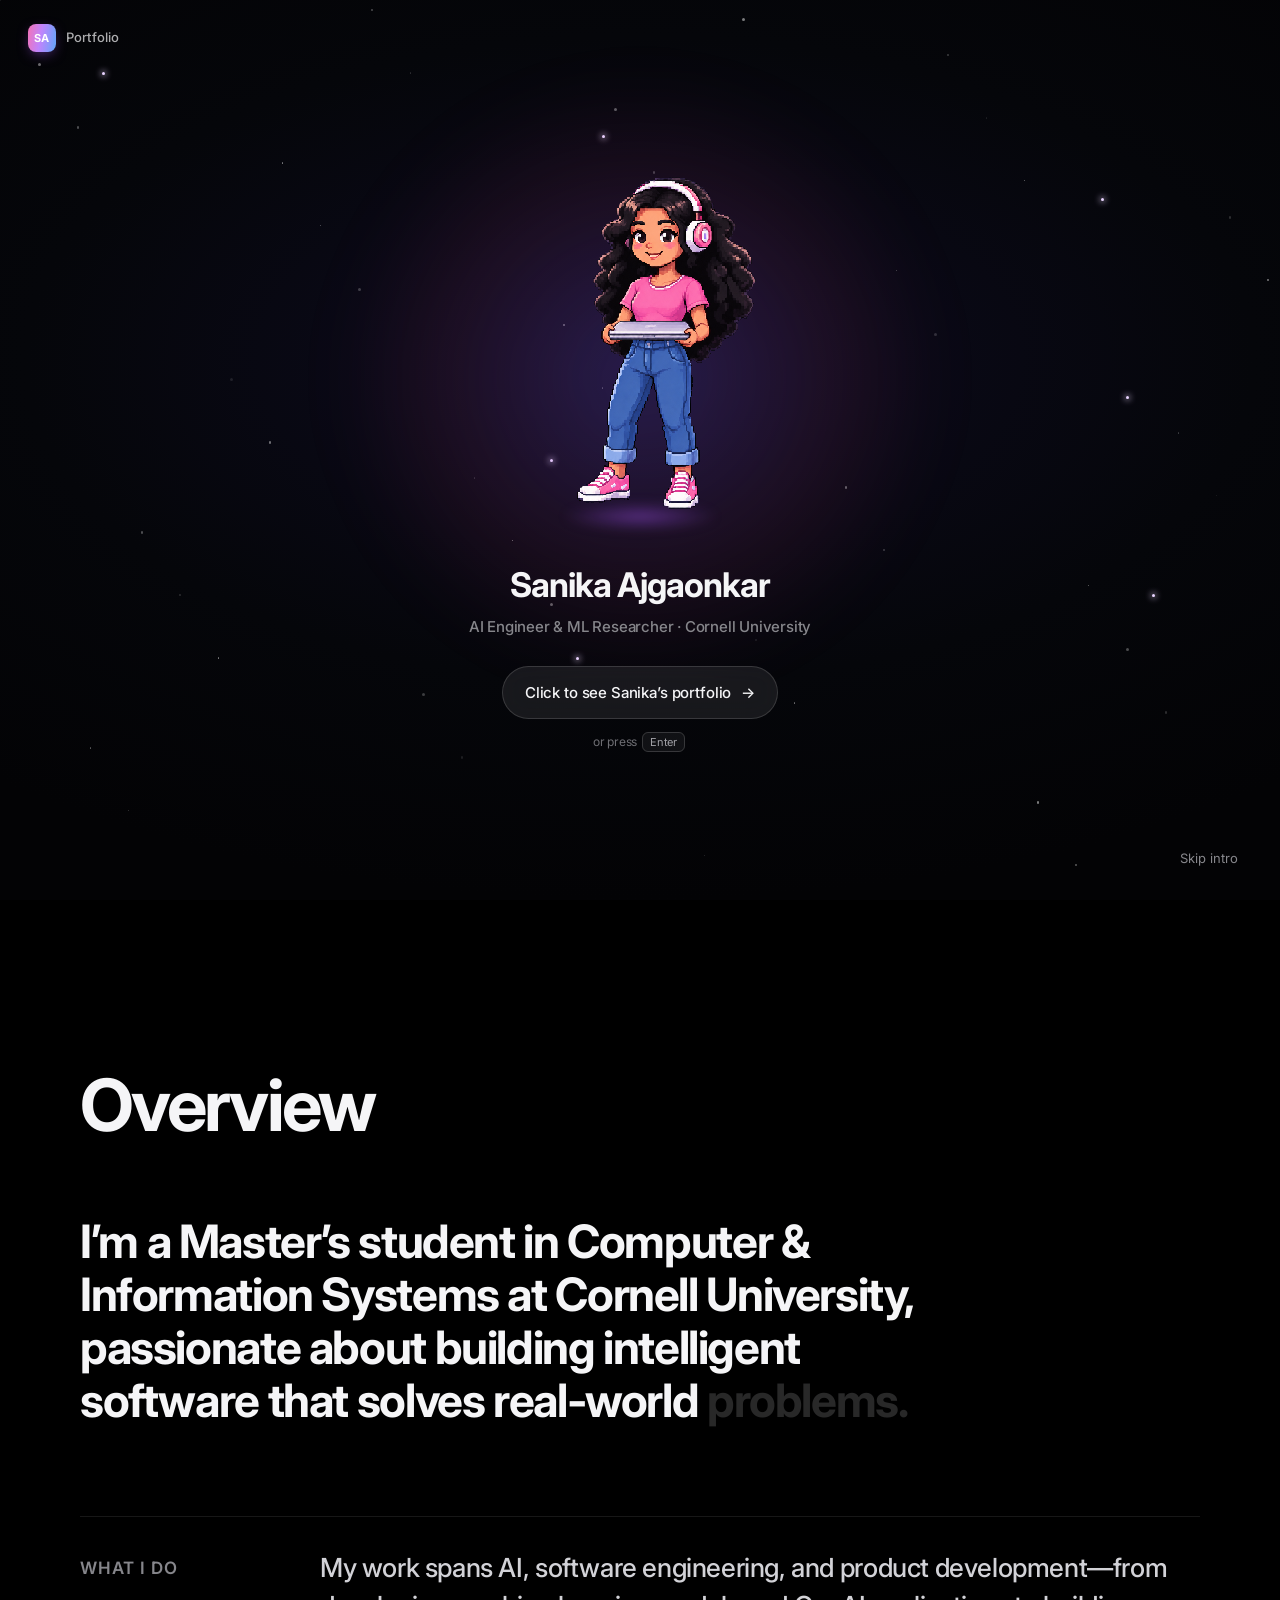
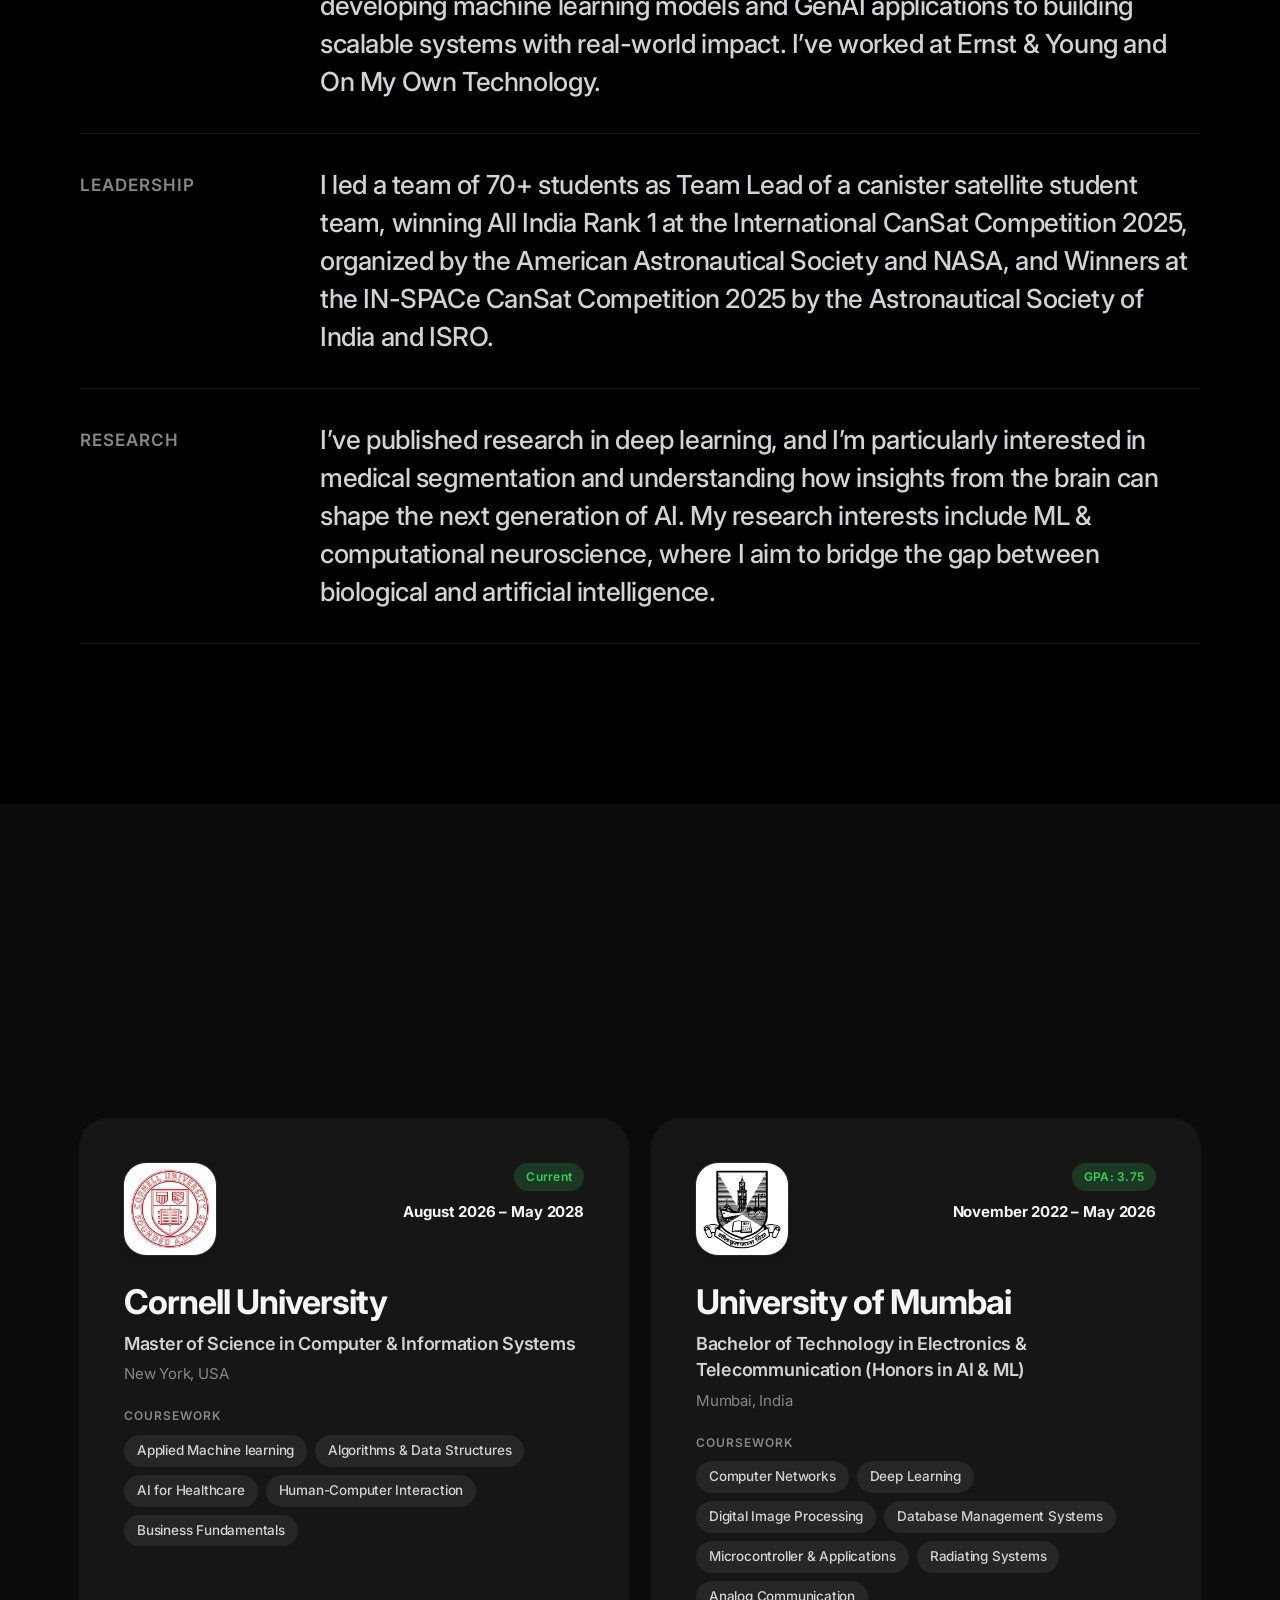
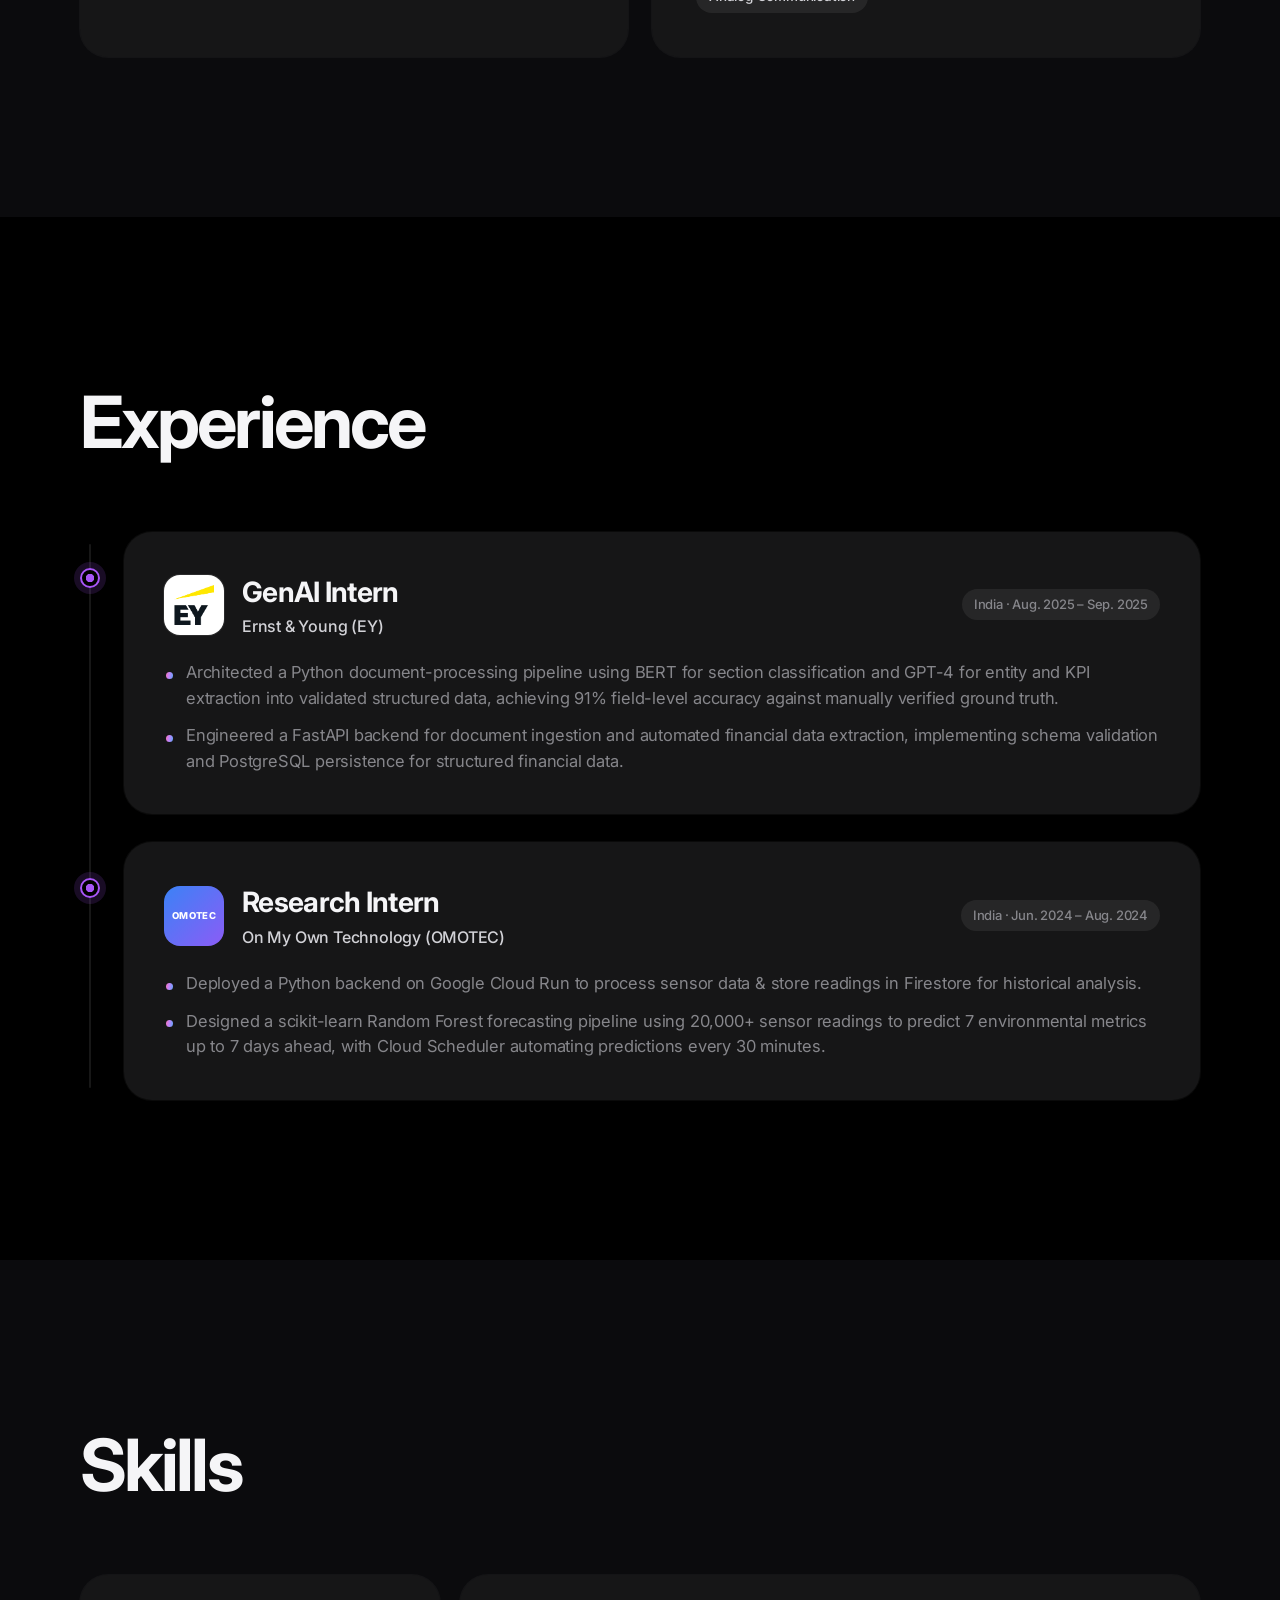
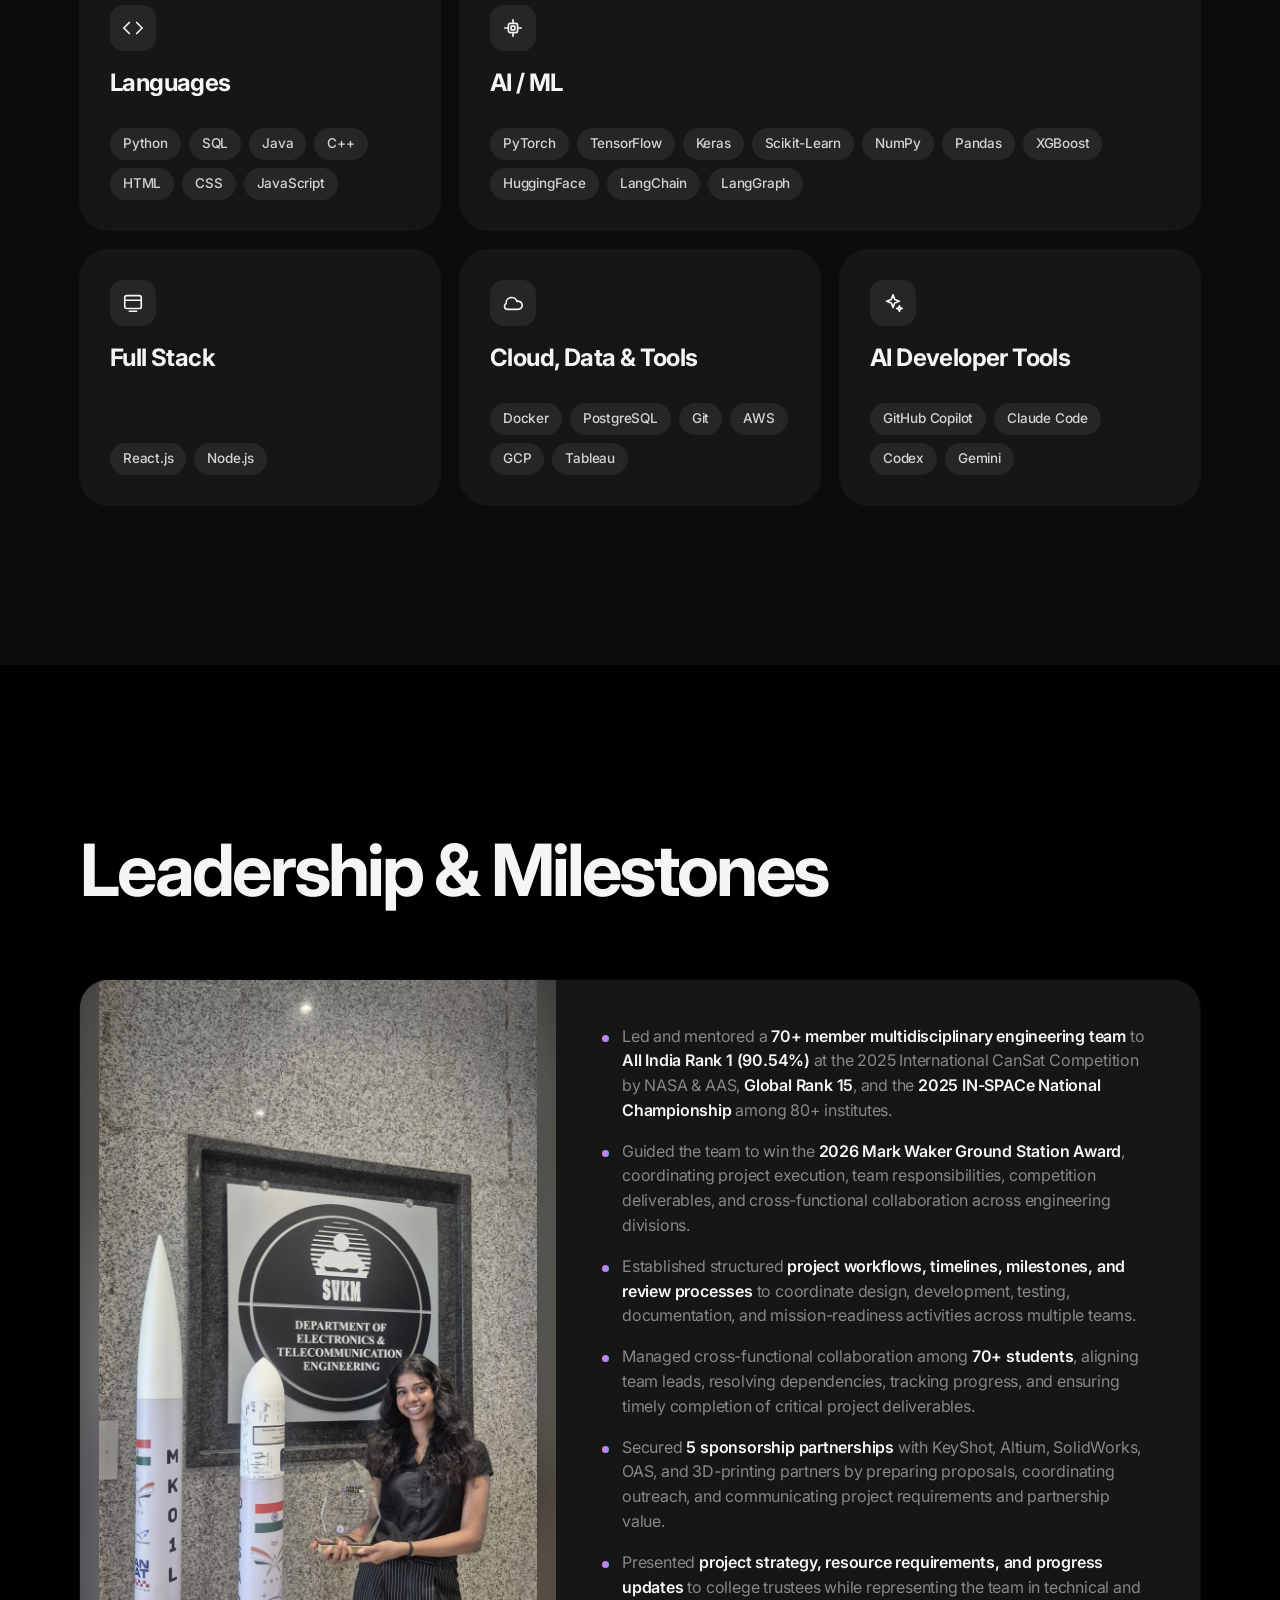
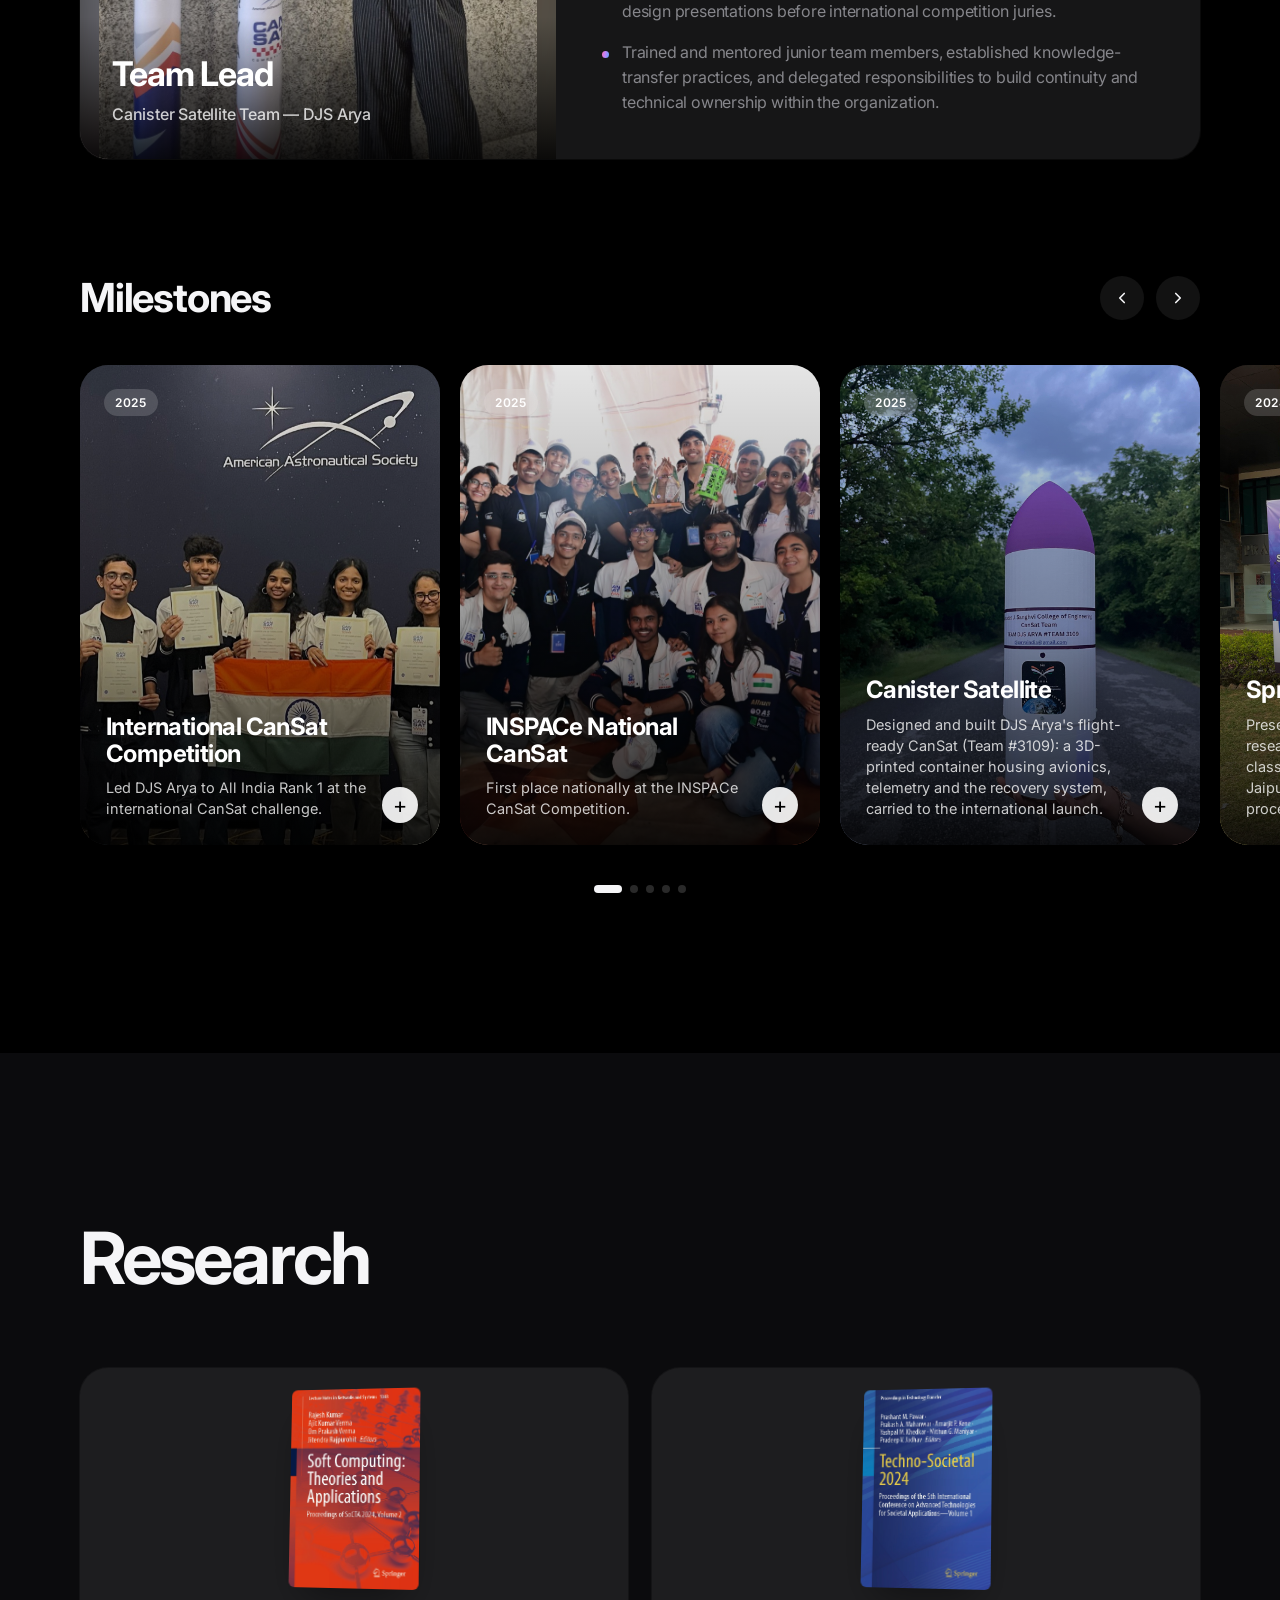
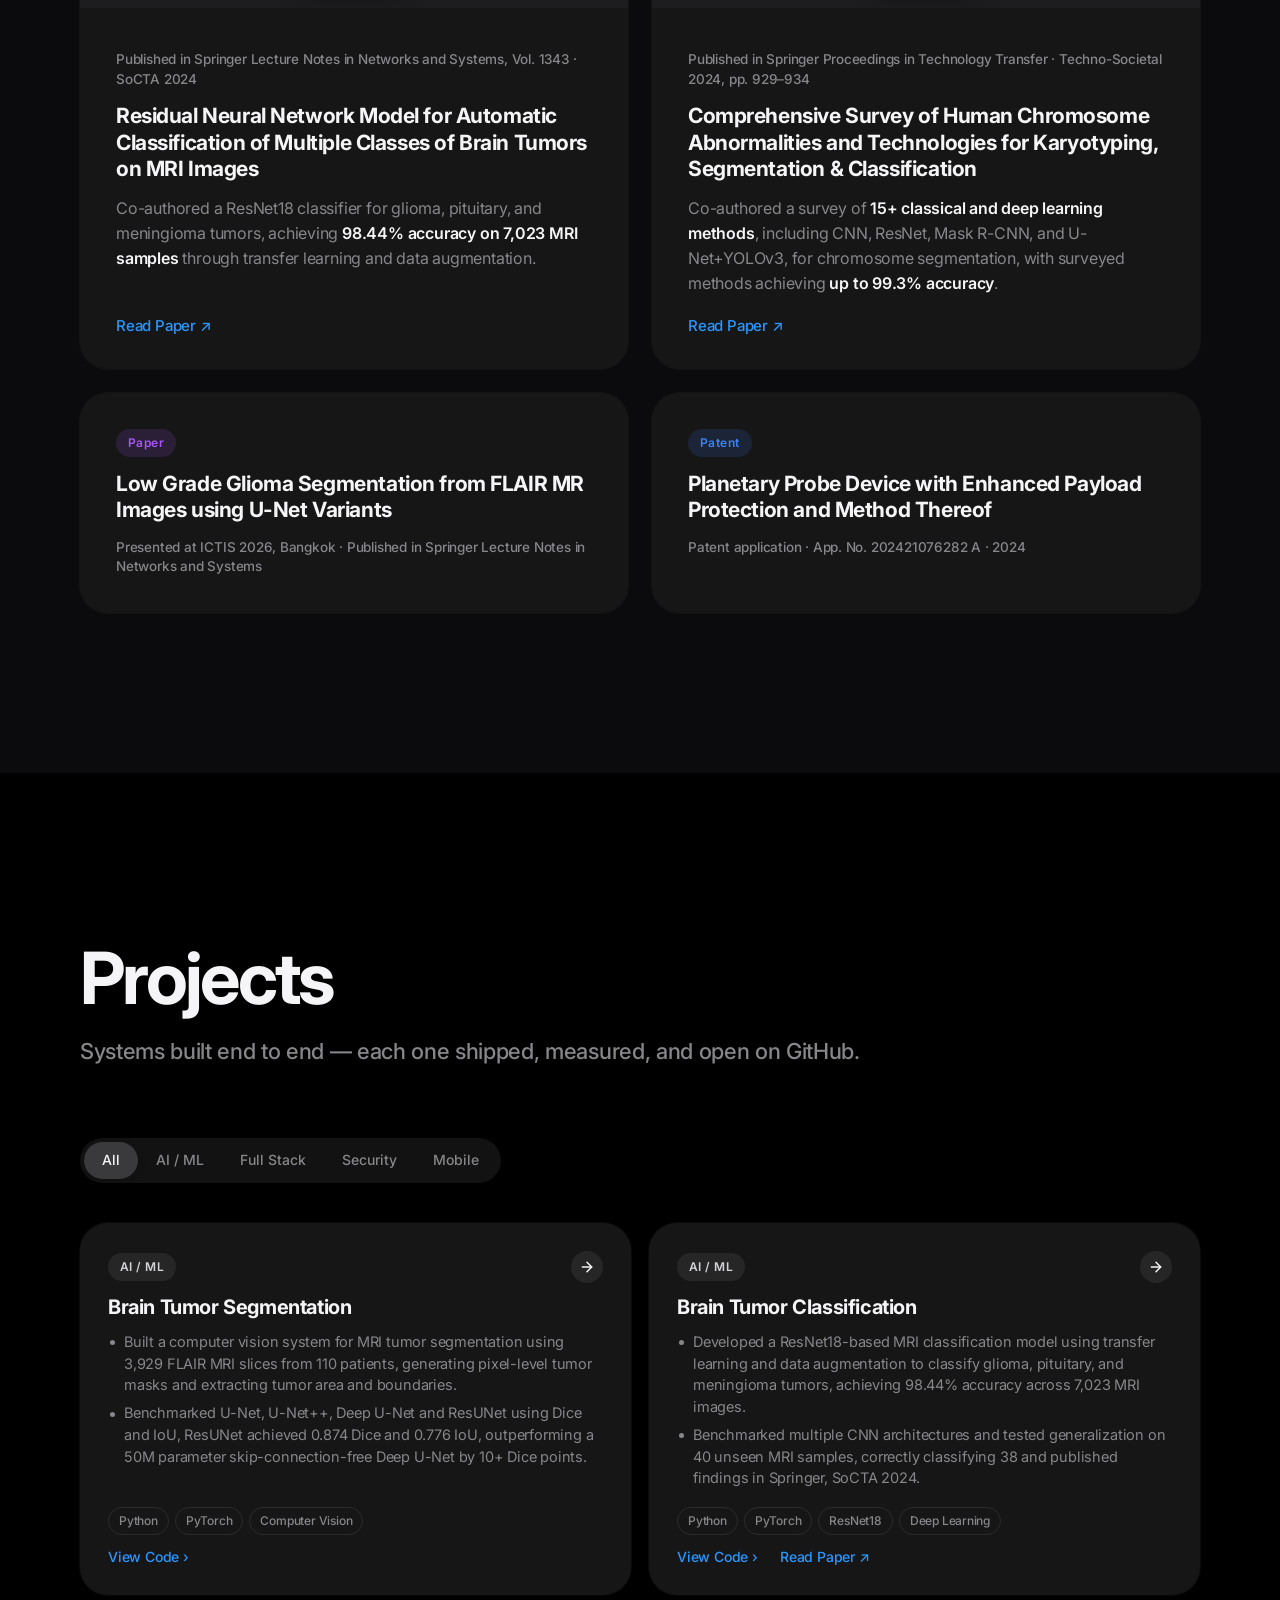
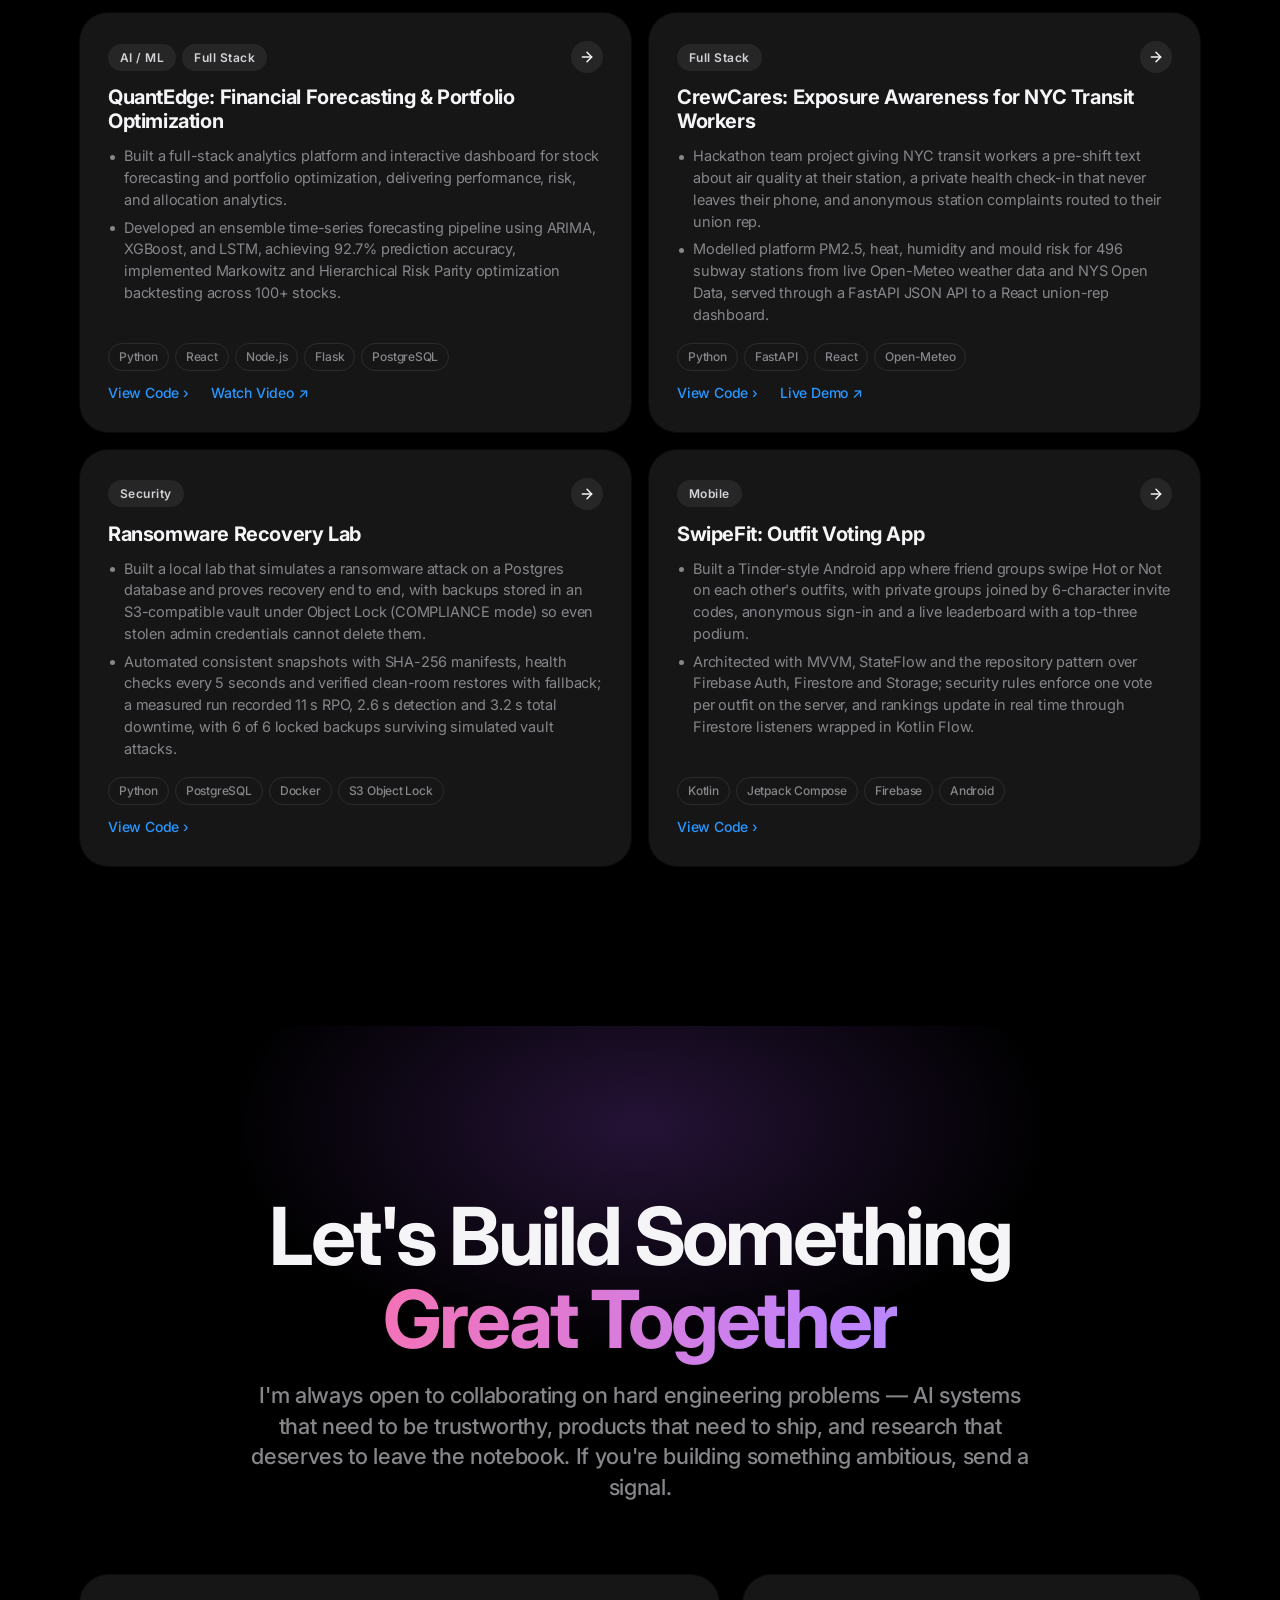
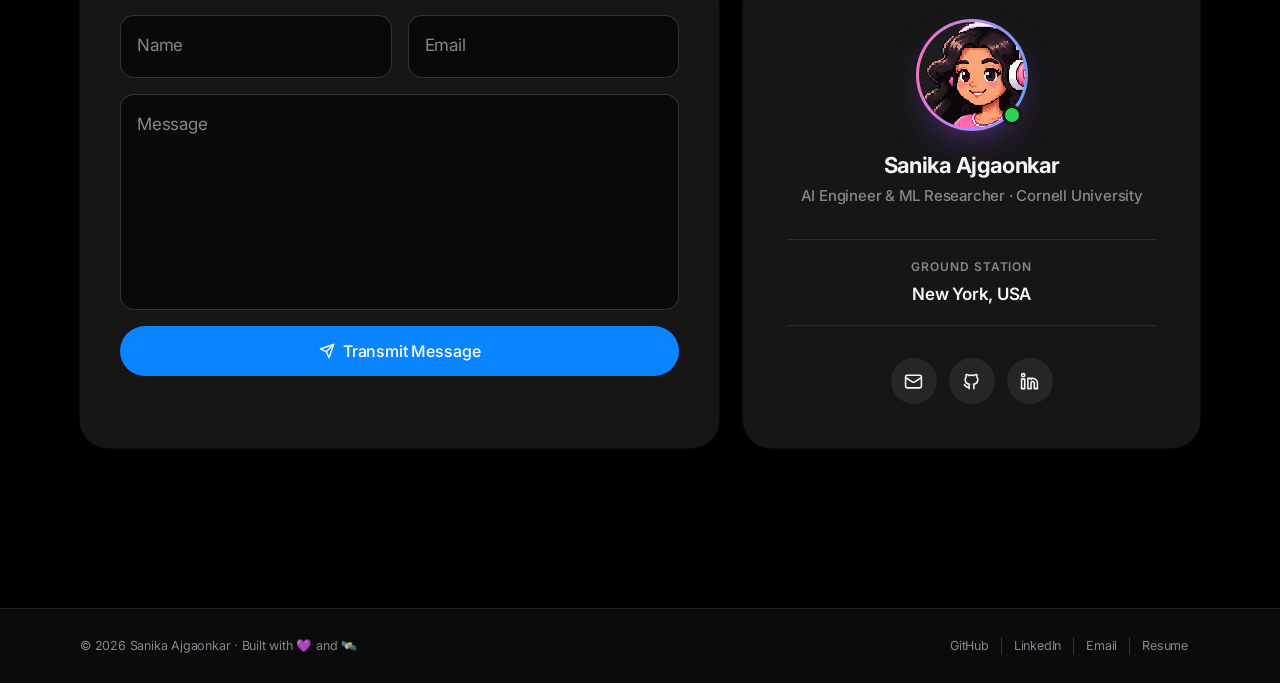
==== index.html @ 5424794f "Portfolio website Co-Authored-By: Claude Opus 5.5 <noreply@anthropic.com>" ====
<!DOCTYPE html>
<html lang="en" class="dark">
<head>
<meta charset="UTF-8" />
<meta name="viewport" content="width=device-width, initial-scale=1, viewport-fit=cover" />
<title>Sanika Ajgaonkar — AI Engineer &amp; ML Researcher</title>
<meta name="description" content="Portfolio of Sanika Ajgaonkar, incoming Cornell University MS-CIS student building intelligent systems across AI, software engineering and space technology." />
<meta property="og:title" content="Sanika Ajgaonkar — AI Engineer & ML Researcher" />
<meta property="og:description" content="Portfolio of Sanika Ajgaonkar, incoming Cornell University MS-CIS student building intelligent systems across AI, software engineering and space technology." />
<meta property="og:type" content="website" />
<meta name="twitter:card" content="summary_large_image" />
<meta name="theme-color" content="#000000" />
<link rel="icon" href="favicon.ico" type="image/x-icon" />
<link rel="preconnect" href="https://fonts.googleapis.com" />
<link rel="preconnect" href="https://fonts.gstatic.com" crossorigin />
<link rel="stylesheet" href="https://fonts.googleapis.com/css2?family=Inter:wght@400;500;600;700;800&family=Space+Grotesk:wght@600;700&family=JetBrains+Mono:wght@400;500&display=swap" />
<link rel="stylesheet" href="css/styles.css" />
<script>
  /* Apply theme + intro state before first paint to avoid flashes */
  (function () {
    try {
      var t = localStorage.getItem("sa-theme") || "dark";
      document.documentElement.classList.toggle("dark", t === "dark");
      document.documentElement.style.colorScheme = t;
      var seen = sessionStorage.getItem("sa-launched") === "2";
      document.documentElement.classList.add(seen ? "no-intro" : "has-intro");
    } catch (e) { document.documentElement.classList.add("no-intro"); }
  })();
</script>
</head>
<body>

<!-- ===================== Opening intro ===================== -->
<div id="pixel-intro">
  <div id="intro-stars" aria-hidden="true"></div>
  <div id="intro-sparkles" aria-hidden="true"></div>

  <div class="intro-glow" aria-hidden="true"></div>
  <div class="intro-brand" aria-hidden="true"><span class="brand-mark">SA</span><span>Portfolio</span></div>

  <div class="intro-inner">
    <button type="button" id="pixel-girl-btn" aria-label="Click to see Sanika’s portfolio">
      <span class="pg-floor-glow" aria-hidden="true"></span>
      <span class="intro-character" aria-hidden="true">
        <img class="pixel-girl-reference" src="assets/pixel-girl-laptop-transparent.png" alt="" width="1024" height="1536" />
        <span class="intro-laptop-lid">
          <span class="intro-laptop-display"><span>Sanika<br /><span class="aurora-text">Ajgaonkar</span></span><small>AI · SOFTWARE · SPACE</small></span>
        </span>
      </span>
    </button>

    <div class="intro-meta">
      <p class="intro-title">Sanika Ajgaonkar</p>
      <p class="intro-role">AI Engineer &amp; ML Researcher <span aria-hidden="true">·</span> Cornell University</p>
    </div>

    <button type="button" class="intro-hint" id="intro-hint">
      Click to see Sanika’s portfolio <span class="intro-arrow" aria-hidden="true">→</span>
    </button>
    <p class="intro-key" aria-hidden="true">or press <kbd>Enter</kbd></p>
    <button type="button" id="skip-intro">Skip intro</button>
  </div>

  <div class="laptop-portal" id="laptop-portal" aria-hidden="true"></div>
</div>

<!-- Scroll progress -->
<div id="scroll-progress" aria-hidden="true"></div>

<!-- ===================== Nav ===================== -->
<header class="site-header" id="site-header">
  <nav aria-label="Primary" class="site-nav">
    <a href="#home" class="nav-brand" aria-label="Sanika Ajgaonkar — home">
      <span class="brand-mark" aria-hidden="true">SA</span>
      <span>Sanika</span>
    </a>

    <ul class="nav-links" id="nav-links">
      <li><a href="#overview" data-section="overview">Overview</a></li>
      <li><a href="#education" data-section="education">Education</a></li>
      <li><a href="#experience" data-section="experience">Experience</a></li>
      <li><a href="#skills" data-section="skills">Skills</a></li>
      <li><a href="#achievements" data-section="achievements">Leadership</a></li>
      <li><a href="#research" data-section="research">Research</a></li>
      <li><a href="#projects" data-section="projects">Projects</a></li>
      <li><a href="#contact" data-section="contact">Contact</a></li>
    </ul>

    <div class="nav-actions">
      <button type="button" id="theme-toggle" class="icon-btn" aria-label="Switch to light mode">
        <svg id="theme-icon-moon" viewBox="0 0 24 24" fill="none" stroke="currentColor" stroke-width="2" stroke-linecap="round" stroke-linejoin="round"><path d="M12 3a6.364 6.364 0 0 0 9 9 9 9 0 1 1-9-9Z"/></svg>
        <svg id="theme-icon-sun" viewBox="0 0 24 24" fill="none" stroke="currentColor" stroke-width="2" stroke-linecap="round" stroke-linejoin="round"><circle cx="12" cy="12" r="4"/><path d="M12 2v2M12 20v2M4.93 4.93l1.41 1.41M17.66 17.66l1.41 1.41M2 12h2M20 12h2M6.34 17.66l-1.41 1.41M19.07 4.93l-1.41 1.41"/></svg>
      </button>
      <a href="/resume.pdf" class="nav-cta">Resume</a>
      <button type="button" id="menu-toggle" class="icon-btn menu-toggle" aria-label="Open menu" aria-expanded="false">
        <span></span><span></span>
      </button>
    </div>
  </nav>

  <div class="mobile-menu" id="mobile-menu">
    <ul>
      <li><a href="#home">Home</a></li>
      <li><a href="#overview">Overview</a></li>
      <li><a href="#education">Education</a></li>
      <li><a href="#experience">Experience</a></li>
      <li><a href="#skills">Skills</a></li>
      <li><a href="#achievements">Leadership</a></li>
      <li><a href="#research">Research</a></li>
      <li><a href="#projects">Projects</a></li>
      <li><a href="#contact">Contact</a></li>
    </ul>
  </div>
</header>

<main>

  <!-- ===================== Hero ===================== -->
  <section id="home" class="hero">
    <div class="hero-aurora" aria-hidden="true">
      <span class="blob b1"></span><span class="blob b2"></span><span class="blob b3"></span>
    </div>
    <div class="hero-grain" aria-hidden="true"></div>

    <div class="hero-inner container" id="hero-inner">
      <div class="hero-content">
        <p class="hero-badge hero-in" style="--d:0">
          <span><strong>Cornell University</strong>, MS in Computer &amp; Information Systems</span>
        </p>

        <h1 class="hero-title" tabindex="-1">
          <span class="line"><span class="hero-in" style="--d:1">Sanika</span></span>
          <span class="line"><span class="hero-in gradient-text" style="--d:2">Ajgaonkar</span></span>
        </h1>

        <p class="hero-lede hero-in" style="--d:3">
          I build intelligent systems that bridge space technology, artificial intelligence, and
          real-world impact.
        </p>

        <div class="hero-status hero-in" style="--d:4">
          <span class="hero-status-dot" aria-hidden="true"></span>
          Looking for internships · Summer 2027
        </div>

        <div class="hero-actions hero-in" style="--d:5">
          <a href="https://github.com/sanikaa29" target="_blank" rel="noreferrer" class="btn btn-secondary magnetic">
            <svg viewBox="0 0 24 24" aria-hidden="true"><path fill="currentColor" d="M12 .5C5.65.5.5 5.65.5 12c0 5.08 3.29 9.39 7.86 10.91.58.11.79-.25.79-.56v-2.16c-3.2.69-3.88-1.36-3.88-1.36-.53-1.33-1.28-1.69-1.28-1.69-1.05-.72.08-.71.08-.71 1.16.08 1.77 1.19 1.77 1.19 1.03 1.77 2.69 1.26 3.35.96.1-.75.4-1.26.73-1.55-2.55-.29-5.23-1.28-5.23-5.7 0-1.26.45-2.29 1.19-3.1-.12-.29-.52-1.47.11-3.06 0 0 .97-.31 3.18 1.18a11.1 11.1 0 0 1 5.8 0c2.21-1.49 3.18-1.18 3.18-1.18.63 1.59.23 2.77.11 3.06.74.81 1.19 1.84 1.19 3.1 0 4.43-2.69 5.4-5.25 5.69.41.35.78 1.04.78 2.1v3.12c0 .31.21.67.8.56A11.51 11.51 0 0 0 23.5 12C23.5 5.65 18.35.5 12 .5Z"/></svg>
            GitHub
          </a>
          <a href="https://www.linkedin.com/in/sanikaa29" target="_blank" rel="noreferrer" class="btn btn-secondary magnetic">
            <svg viewBox="0 0 24 24" aria-hidden="true"><path fill="currentColor" d="M4.98 3.5A2.5 2.5 0 1 1 5 8.5a2.5 2.5 0 0 1-.02-5ZM3 9h4v12H3V9Zm7 0h3.83v1.64h.05c.53-1 1.83-2.05 3.77-2.05 4.03 0 4.78 2.65 4.78 6.1V21h-4v-5.59c0-1.33-.02-3.04-1.85-3.04-1.85 0-2.13 1.45-2.13 2.94V21h-4V9Z"/></svg>
            LinkedIn
          </a>
          <a href="mailto:sa2494@cornell.edu" class="btn btn-primary magnetic">
            <svg viewBox="0 0 24 24" aria-hidden="true"><rect x="3" y="5" width="18" height="14" rx="2" fill="none" stroke="currentColor" stroke-width="2"/><path d="m3 7 9 6 9-6" fill="none" stroke="currentColor" stroke-width="2"/></svg>
            Contact Me
          </a>
        </div>
      </div>

      <div class="hero-visual hero-in" style="--d:2" id="hero-visual">
        <div class="hero-halo" aria-hidden="true"></div>
        <div class="hero-orbit-ring r1" aria-hidden="true"><span></span></div>
        <div class="hero-orbit-ring r2" aria-hidden="true"><span></span></div>
        <div class="hero-glow" aria-hidden="true"></div>
        <img class="hero-portrait" src="assets/pixel-girl-cutout.png" alt="Pixel-art illustration of Sanika wearing headphones and holding a closed laptop with both hands" width="1024" height="1536" />
      </div>
    </div>

    <a href="#overview" class="scroll-cue" aria-label="Scroll to overview">
      <span></span>
    </a>
  </section>

  <!-- ===================== Overview ===================== -->
  <section id="overview" class="section">
    <div class="container">
      <header class="section-header reveal">
        <h2>Overview</h2>
      </header>

      <p class="statement" id="statement">
        I&rsquo;m a Master&rsquo;s student in Computer &amp; Information Systems at Cornell University, passionate about building intelligent software that solves real-world problems.
      </p>

      <div class="overview-rows" data-stagger>
        <div class="overview-row reveal">
          <p class="overview-label">What I do</p>
          <p>
            My work spans AI, software engineering, and product development—from developing machine
            learning models and GenAI applications to building scalable systems with real-world impact.
            I&rsquo;ve worked at Ernst &amp; Young and On My Own Technology.
          </p>
        </div>
        <div class="overview-row reveal">
          <p class="overview-label">Leadership</p>
          <p>
            I led a team of 70+ students as Team Lead of a canister satellite student team, winning
            All India Rank 1 at the International CanSat Competition 2025, organized by the American
            Astronautical Society and NASA, and Winners at the IN-SPACe CanSat Competition 2025 by the
            Astronautical Society of India and ISRO.
          </p>
        </div>
        <div class="overview-row reveal">
          <p class="overview-label">Research</p>
          <p>
            I&rsquo;ve published research in deep learning, and I&rsquo;m particularly interested in medical
            segmentation and understanding how insights from the brain can shape the next generation of AI.
            My research interests include ML &amp; computational neuroscience, where I aim to bridge the
            gap between biological and artificial intelligence.
          </p>
        </div>
      </div>
    </div>
  </section>

  <!-- ===================== Education ===================== -->
  <section id="education" class="section section-alt">
    <div class="container">
      <header class="section-header reveal">
        <h2>Education</h2>
      </header>

      <div class="edu-grid" data-stagger>
        <article class="card edu-card reveal spotlight">
          <div class="edu-top">
            <span class="edu-logo"><img src="assets/logo-cornell.png" alt="Cornell University seal" width="500" height="500" /></span>
            <div class="edu-status">
              <span class="pill pill-accent">Current</span>
              <p class="edu-date">August 2026 – May 2028</p>
            </div>
          </div>
          <h3>Cornell University</h3>
          <p class="degree">Master of Science in Computer &amp; Information Systems</p>
          <p class="meta">New York, USA</p>
          <p class="eyebrow small">Coursework</p>
          <ul class="chips">
            <li>Applied Machine learning</li>
            <li>Algorithms &amp; Data Structures</li>
            <li>AI for Healthcare</li>
            <li>Human-Computer Interaction</li>
            <li>Business Fundamentals</li>
          </ul>
        </article>

        <article class="card edu-card reveal spotlight">
          <div class="edu-top">
            <span class="edu-logo"><img src="assets/logo-mumbai.png" alt="University of Mumbai coat of arms" width="500" height="505" /></span>
            <div class="edu-status">
              <span class="pill pill-accent">GPA: 3.75</span>
              <p class="edu-date">November 2022 – May 2026</p>
            </div>
          </div>
          <h3>University of Mumbai</h3>
          <p class="degree">Bachelor of Technology in Electronics &amp; Telecommunication (Honors in AI &amp; ML)</p>
          <p class="meta">Mumbai, India</p>
          <p class="eyebrow small">Coursework</p>
          <ul class="chips">
            <li>Computer Networks</li>
            <li>Deep Learning</li>
            <li>Digital Image Processing</li>
            <li>Database Management Systems</li>
            <li>Microcontroller &amp; Applications</li>
            <li>Radiating Systems</li>
            <li>Analog Communication</li>
          </ul>
        </article>
      </div>
    </div>
  </section>

  <!-- ===================== Experience ===================== -->
  <section id="experience" class="section">
    <div class="container">
      <header class="section-header reveal">
        <h2>Experience</h2>
      </header>

      <div class="timeline">
        <span class="timeline-line" aria-hidden="true"><span id="timeline-fill"></span></span>

        <article class="timeline-item reveal">
          <div class="timeline-dot" aria-hidden="true"></div>
          <div class="card exp-card spotlight">
            <div class="exp-head">
              <div class="exp-logo exp-logo-ey"><img src="assets/logo-ey.png" alt="Ernst &amp; Young logo" width="500" height="505" /></div>
              <div>
                <h3>GenAI Intern</h3>
                <p class="exp-company">Ernst &amp; Young (EY)</p>
              </div>
              <p class="exp-meta">India · Aug. 2025 – Sep. 2025</p>
            </div>
            <ul class="exp-details">
              <li>Architected a Python document-processing pipeline using BERT for section classification and GPT-4 for entity and KPI extraction into validated structured data, achieving 91% field-level accuracy against manually verified ground truth.</li>
              <li>Engineered a FastAPI backend for document ingestion and automated financial data extraction, implementing schema validation and PostgreSQL persistence for structured financial data.</li>
            </ul>
          </div>
        </article>

        <article class="timeline-item reveal">
          <div class="timeline-dot" aria-hidden="true"></div>
          <div class="card exp-card spotlight">
            <div class="exp-head">
              <div class="exp-logo exp-logo-omotec" aria-hidden="true">OMOTEC</div>
              <div>
                <h3>Research Intern</h3>
                <p class="exp-company">On My Own Technology (OMOTEC)</p>
              </div>
              <p class="exp-meta">India · Jun. 2024 – Aug. 2024</p>
            </div>
            <ul class="exp-details">
              <li>Deployed a Python backend on Google Cloud Run to process sensor data &amp; store readings in Firestore for historical analysis.</li>
              <li>Designed a scikit-learn Random Forest forecasting pipeline using 20,000+ sensor readings to predict 7 environmental metrics up to 7 days ahead, with Cloud Scheduler automating predictions every 30 minutes.</li>
            </ul>
          </div>
        </article>
      </div>
    </div>
  </section>

  <!-- ===================== Skills ===================== -->
  <section id="skills" class="section section-alt">
    <div class="container">
      <header class="section-header reveal">
        <h2>Skills</h2>
      </header>

      <div class="bento" data-stagger>
        <div class="card bento-item reveal spotlight b-lang">
          <span class="bento-icon" aria-hidden="true"><svg viewBox="0 0 24 24" fill="none" stroke="currentColor" stroke-width="1.8" stroke-linecap="round" stroke-linejoin="round"><polyline points="16 18 22 12 16 6"/><polyline points="8 6 2 12 8 18"/></svg></span>
          <p class="bento-title">Languages</p>
          <ul class="chips">
            <li>Python</li><li>SQL</li><li>Java</li><li>C++</li><li>HTML</li><li>CSS</li><li>JavaScript</li>
          </ul>
        </div>
        <div class="card bento-item reveal spotlight b-ai">
          <span class="bento-icon" aria-hidden="true"><svg viewBox="0 0 24 24" fill="none" stroke="currentColor" stroke-width="1.8" stroke-linecap="round" stroke-linejoin="round"><path d="M12 3v3M12 18v3M3 12h3M18 12h3"/><rect x="7" y="7" width="10" height="10" rx="2"/><path d="M10 10h4v4h-4z"/></svg></span>
          <p class="bento-title">AI / ML</p>
          <ul class="chips">
            <li>PyTorch</li><li>TensorFlow</li><li>Keras</li><li>Scikit-Learn</li><li>NumPy</li><li>Pandas</li><li>XGBoost</li><li>HuggingFace</li><li>LangChain</li><li>LangGraph</li>
          </ul>
        </div>
        <div class="card bento-item reveal spotlight b-web">
          <span class="bento-icon" aria-hidden="true"><svg viewBox="0 0 24 24" fill="none" stroke="currentColor" stroke-width="1.8" stroke-linecap="round" stroke-linejoin="round"><rect x="3" y="4" width="18" height="14" rx="2"/><path d="M3 9h18M8 21h8"/></svg></span>
          <p class="bento-title">Full Stack</p>
          <ul class="chips">
            <li>React.js</li><li>Node.js</li>
          </ul>
        </div>
        <div class="card bento-item reveal spotlight b-cloud">
          <span class="bento-icon" aria-hidden="true"><svg viewBox="0 0 24 24" fill="none" stroke="currentColor" stroke-width="1.8" stroke-linecap="round" stroke-linejoin="round"><path d="M17.5 19a4.5 4.5 0 1 0-1.3-8.8A6 6 0 0 0 4.5 12.5 3.5 3.5 0 0 0 6 19Z"/></svg></span>
          <p class="bento-title">Cloud, Data &amp; Tools</p>
          <ul class="chips">
            <li>Docker</li><li>PostgreSQL</li><li>Git</li><li>AWS</li><li>GCP</li><li>Tableau</li>
          </ul>
        </div>
        <div class="card bento-item reveal spotlight b-aitools">
          <span class="bento-icon" aria-hidden="true"><svg viewBox="0 0 24 24" fill="none" stroke="currentColor" stroke-width="1.8" stroke-linecap="round" stroke-linejoin="round"><path d="m12 3 1.9 5.1L19 10l-5.1 1.9L12 17l-1.9-5.1L5 10l5.1-1.9Z"/><path d="M19 15l.8 2.2L22 18l-2.2.8L19 21l-.8-2.2L16 18l2.2-.8Z"/></svg></span>
          <p class="bento-title">AI Developer Tools</p>
          <ul class="chips">
            <li>GitHub Copilot</li><li>Claude Code</li><li>Codex</li><li>Gemini</li>
          </ul>
        </div>
      </div>
    </div>
  </section>

  <!-- ===================== Leadership & Milestones ===================== -->
  <section id="achievements" class="section">
    <div class="container">
      <header class="section-header reveal">
        <h2>Leadership &amp; Milestones</h2>
      </header>

      <article class="card leadership-card reveal" aria-labelledby="leadership-role-heading">
        <div class="leadership-side">
          <img src="assets/team-lead.jpg" alt="Sanika holding the CanSat India trophy beside the team's rockets at the SVKM EXTC department" loading="lazy" />
          <div class="leadership-side-overlay">
            <h3 id="leadership-role-heading">Team Lead</h3>
            <p class="leadership-team">Canister Satellite Team — DJS Arya</p>
          </div>
        </div>
        <ul class="leadership-details">
          <li>Led and mentored a <strong>70+ member multidisciplinary engineering team</strong> to <strong>All India Rank 1 (90.54%)</strong> at the 2025 International CanSat Competition by NASA &amp; AAS, <strong>Global Rank 15</strong>, and the <strong>2025 IN-SPACe National Championship</strong> among 80+ institutes.</li>
          <li>Guided the team to win the <strong>2026 Mark Waker Ground Station Award</strong>, coordinating project execution, team responsibilities, competition deliverables, and cross-functional collaboration across engineering divisions.</li>
          <li>Established structured <strong>project workflows, timelines, milestones, and review processes</strong> to coordinate design, development, testing, documentation, and mission-readiness activities across multiple teams.</li>
          <li>Managed cross-functional collaboration among <strong>70+ students</strong>, aligning team leads, resolving dependencies, tracking progress, and ensuring timely completion of critical project deliverables.</li>
          <li>Secured <strong>5 sponsorship partnerships</strong> with KeyShot, Altium, SolidWorks, OAS, and 3D-printing partners by preparing proposals, coordinating outreach, and communicating project requirements and partnership value.</li>
          <li>Presented <strong>project strategy, resource requirements, and progress updates</strong> to college trustees while representing the team in technical and design presentations before international competition juries.</li>
          <li>Trained and mentored junior team members, established knowledge-transfer practices, and delegated responsibilities to build continuity and technical ownership within the organization.</li>
        </ul>
      </article>

      <div class="carousel-head reveal">
        <h3 class="sub-heading">Milestones</h3>
        <div class="carousel-controls">
          <button type="button" id="milestone-prev" class="round-btn" aria-label="Previous milestones">
            <svg viewBox="0 0 24 24" fill="none" stroke="currentColor" stroke-width="2.2" stroke-linecap="round" stroke-linejoin="round"><polyline points="15 18 9 12 15 6"/></svg>
          </button>
          <button type="button" id="milestone-next" class="round-btn" aria-label="Next milestones">
            <svg viewBox="0 0 24 24" fill="none" stroke="currentColor" stroke-width="2.2" stroke-linecap="round" stroke-linejoin="round"><polyline points="9 18 15 12 9 6"/></svg>
          </button>
        </div>
      </div>
    </div>

    <div class="carousel reveal" id="milestones-track"><!-- populated by JS --></div>
    <div class="carousel-dots" id="milestone-dots" aria-hidden="true"></div>
  </section>

  <div class="modal-overlay" id="milestone-modal" role="dialog" aria-modal="true" aria-labelledby="milestone-modal-title">
    <div class="modal-box" id="milestone-modal-box">
      <button type="button" class="modal-close" id="milestone-modal-close" aria-label="Close">
        <svg viewBox="0 0 24 24" fill="none" stroke="currentColor" stroke-width="2.2" stroke-linecap="round" stroke-linejoin="round"><line x1="18" y1="6" x2="6" y2="18"/><line x1="6" y1="6" x2="18" y2="18"/></svg>
      </button>
      <div class="modal-media" id="milestone-modal-media">
        <div class="slide-bg" id="milestone-slide-bg" aria-hidden="true"></div>
        <img id="milestone-modal-img" src="" alt="" width="1024" height="768" />
        <button type="button" class="slide-btn slide-prev" id="milestone-slide-prev" aria-label="Previous photo">
          <svg viewBox="0 0 24 24" fill="none" stroke="currentColor" stroke-width="2.2" stroke-linecap="round" stroke-linejoin="round"><polyline points="15 18 9 12 15 6"/></svg>
        </button>
        <button type="button" class="slide-btn slide-next" id="milestone-slide-next" aria-label="Next photo">
          <svg viewBox="0 0 24 24" fill="none" stroke="currentColor" stroke-width="2.2" stroke-linecap="round" stroke-linejoin="round"><polyline points="9 18 15 12 9 6"/></svg>
        </button>
        <div class="slide-dots" id="milestone-slide-dots" aria-hidden="true"></div>
        <span class="slide-count" id="milestone-slide-count" aria-live="polite"></span>
      </div>
      <div class="modal-body">
        <p class="eyebrow" id="milestone-modal-year"></p>
        <h3 id="milestone-modal-title"></h3>
        <p class="body" id="milestone-modal-body"></p>
      </div>
    </div>
  </div>

  <!-- ===================== Research ===================== -->
  <section id="research" class="section section-alt" aria-labelledby="research-heading">
    <div class="container">
      <header class="section-header reveal">
        <h2 id="research-heading">Research</h2>
      </header>

      <div class="pub-grid" data-stagger>
        <article class="card pub-card pub-featured reveal spotlight">
          <div class="pub-cover"><img src="assets/soft-computing-cover.jpg" alt="Soft Computing: Theories and Applications — SoCTA 2024, Volume 2" loading="lazy" /></div>
          <div class="pub-body">
            <p class="pub-venue">Published in Springer Lecture Notes in Networks and Systems, Vol. 1343 · SoCTA 2024</p>
            <h3>Residual Neural Network Model for Automatic Classification of Multiple Classes of Brain Tumors on MRI Images</h3>
            <p class="pub-summary">Co-authored a ResNet18 classifier for glioma, pituitary, and meningioma tumors, achieving <strong>98.44% accuracy on 7,023 MRI samples</strong> through transfer learning and data augmentation.</p>
            <a class="btn-link" href="https://doi.org/10.1007/978-981-96-5955-5_27" target="_blank" rel="noopener noreferrer" aria-label="Read paper on brain tumor classification">Read Paper <span aria-hidden="true">↗</span></a>
          </div>
        </article>

        <article class="card pub-card pub-featured reveal spotlight">
          <div class="pub-cover"><img src="assets/techno-societal-cover.jpg" alt="Techno-Societal 2024 — Volume 1" loading="lazy" /></div>
          <div class="pub-body">
            <p class="pub-venue">Published in Springer Proceedings in Technology Transfer · Techno-Societal 2024, pp. 929–934</p>
            <h3>Comprehensive Survey of Human Chromosome Abnormalities and Technologies for Karyotyping, Segmentation &amp; Classification</h3>
            <p class="pub-summary">Co-authored a survey of <strong>15+ classical and deep learning methods</strong>, including CNN, ResNet, Mask R-CNN, and U-Net+YOLOv3, for chromosome segmentation, with surveyed methods achieving <strong>up to 99.3% accuracy</strong>.</p>
            <a class="btn-link" href="https://doi.org/10.1007/978-3-032-13784-5_98" target="_blank" rel="noopener noreferrer" aria-label="Read paper on chromosome abnormalities and analysis">Read Paper <span aria-hidden="true">↗</span></a>
          </div>
        </article>

        <article class="card pub-card reveal spotlight">
          <span class="pub-tag">Paper</span>
          <h3>Low Grade Glioma Segmentation from FLAIR MR Images using U-Net Variants</h3>
          <p class="pub-venue">Presented at ICTIS 2026, Bangkok · Published in Springer Lecture Notes in Networks and Systems</p>
        </article>

        <article class="card pub-card reveal spotlight">
          <span class="pub-tag pub-tag-patent">Patent</span>
          <h3>Planetary Probe Device with Enhanced Payload Protection and Method Thereof</h3>
          <p class="pub-venue">Patent application · App. No. 202421076282 A · 2024</p>
        </article>
      </div>
    </div>
  </section>

  <!-- ===================== Projects ===================== -->
  <section id="projects" class="section">
    <div class="container">
      <header class="section-header reveal">
        <h2>Projects</h2>
        <p class="intro">Systems built end to end — each one shipped, measured, and open on GitHub.</p>
      </header>

      <div class="segmented reveal" role="tablist" aria-label="Filter projects" id="project-filters">
        <span class="segmented-thumb" id="segmented-thumb" aria-hidden="true"></span>
        <button type="button" role="tab" aria-selected="true" class="active" data-filter="All">All</button>
        <button type="button" role="tab" aria-selected="false" data-filter="AI / ML">AI / ML</button>
        <button type="button" role="tab" aria-selected="false" data-filter="Full Stack">Full Stack</button>
        <button type="button" role="tab" aria-selected="false" data-filter="Security">Security</button>
        <button type="button" role="tab" aria-selected="false" data-filter="Mobile">Mobile</button>
      </div>

      <div class="projects-grid" id="projects-grid"><!-- populated by JS --></div>
    </div>
  </section>

  <!-- ===================== Contact ===================== -->
  <section id="contact" class="section section-contact">
    <div class="contact-glow" aria-hidden="true"></div>
    <div class="container">
      <header class="section-header center reveal">
        <h2 class="contact-title">Let's Build Something <span class="gradient-text">Great Together</span></h2>
        <p class="intro">I'm always open to collaborating on hard engineering problems — AI systems that need to be trustworthy, products that need to ship, and research that deserves to leave the notebook. If you're building something ambitious, send a signal.</p>
      </header>

      <div class="contact-grid" data-stagger>
        <form class="card contact-form reveal" id="contact-form">
          <div class="form-row">
            <div class="field">
              <input id="name" name="name" placeholder=" " autocomplete="name" required />
              <label for="name">Name</label>
            </div>
            <div class="field">
              <input id="email" name="email" type="email" placeholder=" " autocomplete="email" required />
              <label for="email">Email</label>
            </div>
          </div>
          <div class="field">
            <textarea id="message" name="message" placeholder=" " required rows="6"></textarea>
            <label for="message">Message</label>
          </div>
          <button type="submit" id="transmit-btn" class="btn btn-primary btn-wide transmit-btn">
            <svg viewBox="0 0 24 24" fill="none" stroke="currentColor" stroke-width="2" stroke-linecap="round" stroke-linejoin="round" aria-hidden="true"><line x1="22" y1="2" x2="11" y2="13"/><polygon points="22 2 15 22 11 13 2 9 22 2"/></svg>
            <span id="transmit-label">Transmit Message</span>
          </button>
          <p aria-live="polite" class="form-status" id="form-status"></p>
        </form>

        <div class="card contact-side reveal">
          <div class="contact-profile">
            <div class="contact-avatar" id="contact-satellite">
              <span class="avatar-img" role="img" aria-label="Pixel-art portrait of Sanika"></span>
              <span class="avatar-status" title="Open to internships" aria-hidden="true"></span>
            </div>
            <p class="profile-name">Sanika Ajgaonkar</p>
            <p class="profile-role">AI Engineer &amp; ML Researcher · Cornell University</p>
          </div>

          <dl class="ground-info">
            <div>
              <dt>Ground station</dt>
              <dd>New York, USA</dd>
            </div>
          </dl>

          <div class="socials">
            <a href="mailto:sa2494@cornell.edu" aria-label="Email Sanika"><svg viewBox="0 0 24 24" fill="none" stroke="currentColor" stroke-width="2" stroke-linecap="round" stroke-linejoin="round"><rect x="2" y="4" width="20" height="16" rx="2"/><path d="m22 7-8.97 5.7a1.94 1.94 0 0 1-2.06 0L2 7"/></svg></a>
            <a href="https://github.com/sanikaa29" target="_blank" rel="noreferrer" aria-label="GitHub profile"><svg viewBox="0 0 24 24" fill="none" stroke="currentColor" stroke-width="2" stroke-linecap="round" stroke-linejoin="round"><path d="M9 19c-4.3 1.4-4.3-2.5-6-3m12 5v-3.5c0-1 .1-1.4-.5-2 2.8-.3 5.5-1.4 5.5-6a4.6 4.6 0 0 0-1.3-3.2 4.2 4.2 0 0 0-.1-3.2s-1.1-.3-3.5 1.3a12.3 12.3 0 0 0-6.2 0C6.5 2.8 5.4 3.1 5.4 3.1a4.2 4.2 0 0 0-.1 3.2A4.6 4.6 0 0 0 4 9.5c0 4.6 2.7 5.7 5.5 6-.6.6-.6 1.2-.5 2V21"/></svg></a>
            <a href="https://www.linkedin.com/in/sanikaa29" target="_blank" rel="noreferrer" aria-label="LinkedIn profile"><svg viewBox="0 0 24 24" fill="none" stroke="currentColor" stroke-width="2" stroke-linecap="round" stroke-linejoin="round"><path d="M16 8a6 6 0 0 1 6 6v7h-4v-7a2 2 0 0 0-2-2 2 2 0 0 0-2 2v7h-4V8h4v1.5A4.5 4.5 0 0 1 16 8Z"/><rect x="2" y="9" width="4" height="12"/><circle cx="4" cy="4" r="2"/></svg></a>
          </div>
        </div>
      </div>
    </div>
  </section>
</main>

<footer class="site-footer">
  <div class="container footer-inner">
    <p class="footer-copy">© 2026 Sanika Ajgaonkar · Built with <span class="heart">💜</span> and 🛰️</p>
    <nav aria-label="Footer" class="footer-nav">
      <a href="https://github.com/sanikaa29" target="_blank" rel="noreferrer">GitHub</a>
      <a href="https://www.linkedin.com/in/sanikaa29" target="_blank" rel="noreferrer">LinkedIn</a>
      <a href="mailto:sa2494@cornell.edu">Email</a>
      <a href="/resume.pdf">Resume</a>
    </nav>
  </div>
</footer>

<div id="toast-container" aria-live="polite"></div>

<script src="js/main.js"></script>
</body>
</html>
---- css/styles.css ----
/* =========================================================
   Sanika Ajgaonkar — Portfolio
   Apple-inspired design system
   ========================================================= */

/* ---------- Tokens ---------- */
:root {
  --bg: #f7f3fc;
  --bg-alt: rgba(236, 227, 250, 0.7);
  --card: #fdfbff;
  --card-2: #f1eafb;
  --text: #1f1a2b;
  --text-2: #463f55;
  --muted: #6f6880;
  --hairline: rgba(76, 45, 130, 0.1);
  --hairline-strong: rgba(76, 45, 130, 0.18);
  --accent: #0071e3;
  --accent-hover: #0077ed;
  --link: #0066cc;
  --nav-bg: rgba(247, 243, 252, 0.72);
  --chip-bg: rgba(139, 92, 246, 0.08);
  --shadow-card: 0 2px 6px rgba(76, 45, 130, 0.05), 0 18px 40px -18px rgba(76, 45, 130, 0.18);
  --shadow-hover: 0 4px 10px rgba(76, 45, 130, 0.06), 0 30px 60px -22px rgba(139, 92, 246, 0.3);
  --spot: rgba(168, 85, 247, 0.1);

  --pink: #ec4899;
  --violet: #8b5cf6;
  --blue: #3b82f6;
  --gradient: linear-gradient(100deg, #ec4899 0%, #a855f7 45%, #3b82f6 100%);

  --ease: cubic-bezier(0.22, 1, 0.36, 1);
  --ease-in-out: cubic-bezier(0.65, 0, 0.35, 1);
  --radius: 28px;
  --radius-sm: 18px;
  --container: 1120px;

  --font: -apple-system, BlinkMacSystemFont, "SF Pro Display", "SF Pro Text", "Inter", "Helvetica Neue", Helvetica, Arial, sans-serif;
}

html.dark {
  --bg: #000000;
  --bg-alt: #0b0b0d;
  --card: #161617;
  --card-2: #1d1d1f;
  --text: #f5f5f7;
  --text-2: #d2d2d7;
  --muted: #86868b;
  --hairline: rgba(255, 255, 255, 0.09);
  --hairline-strong: rgba(255, 255, 255, 0.16);
  --accent: #0a84ff;
  --accent-hover: #409cff;
  --link: #2997ff;
  --nav-bg: rgba(22, 22, 23, 0.72);
  --chip-bg: rgba(255, 255, 255, 0.07);
  --shadow-card: 0 0 0 1px rgba(255, 255, 255, 0.04);
  --shadow-hover: 0 0 0 1px rgba(255, 255, 255, 0.08), 0 30px 80px -30px rgba(139, 92, 246, 0.35);
  --spot: rgba(168, 85, 247, 0.14);
  --gradient: linear-gradient(100deg, #f472b6 0%, #c084fc 45%, #60a5fa 100%);
}

/* ---------- Base ---------- */
/* Light mode: soft pastel wash behind the whole page */
html:not(.dark) body {
  background-image:
    radial-gradient(60vw 50vw at 0% 0%, rgba(251, 207, 232, 0.55), transparent 60%),
    radial-gradient(55vw 45vw at 100% 35%, rgba(196, 181, 253, 0.45), transparent 60%),
    radial-gradient(60vw 50vw at 10% 80%, rgba(191, 219, 254, 0.5), transparent 60%),
    radial-gradient(50vw 40vw at 95% 100%, rgba(251, 207, 232, 0.4), transparent 60%);
  background-attachment: fixed;
}
*, *::before, *::after { box-sizing: border-box; }
html {
  scroll-behavior: smooth;
  scroll-padding-top: 72px;
  -webkit-text-size-adjust: 100%;
}
body {
  margin: 0;
  background: var(--bg);
  color: var(--text);
  font-family: var(--font);
  font-size: 17px;
  line-height: 1.47;
  letter-spacing: -0.012em;
  -webkit-font-smoothing: antialiased;
  -moz-osx-font-smoothing: grayscale;
  overflow-x: hidden;
  transition: background-color 0.5s var(--ease), color 0.5s var(--ease);
}
img { max-width: 100%; display: block; }
a { color: inherit; text-decoration: none; }
button { font: inherit; color: inherit; background: none; border: 0; cursor: pointer; }
ul { margin: 0; padding: 0; list-style: none; }
h1, h2, h3, p { margin: 0; }
::selection { background: color-mix(in srgb, var(--violet) 35%, transparent); }
:focus-visible { outline: 2px solid var(--accent); outline-offset: 3px; border-radius: 8px; }

.container { width: min(var(--container), 100% - 44px); margin-inline: auto; }

.gradient-text {
  background: var(--gradient);
  background-size: 200% 100%;
  -webkit-background-clip: text;
  background-clip: text;
  color: transparent;
  animation: gradient-pan 8s ease-in-out infinite alternate;
}
@keyframes gradient-pan { to { background-position: 100% 0; } }

.eyebrow {
  font-size: 14px;
  font-weight: 600;
  letter-spacing: 0.01em;
  color: var(--muted);
}
.eyebrow.small { font-size: 12px; text-transform: uppercase; letter-spacing: 0.08em; margin: 22px 0 10px; }

/* ---------- Opening intro: pixel-art girl ---------- */
#pixel-intro {
  position: fixed; inset: 0; z-index: 1000;
  overflow: hidden;
  background: #030712;
  transition: opacity 0.8s ease;
}
#pixel-intro.hidden-intro { display: none; }

#pixel-intro .intro-star {
  position: absolute;
  border-radius: 999px;
  background: white;
  animation: intro-twinkle 3s infinite;
}
@keyframes intro-twinkle { 0%,100% { opacity: 0.15; } 50% { opacity: 0.85; } }

#intro-sparkles .pg-sparkle {
  position: absolute;
  width: 3px; height: 3px;
  border-radius: 999px;
  background: #E9D5FF;
  box-shadow: 0 0 6px 1px rgba(233,213,255,0.8);
  animation: sparkle-float 5s ease-in-out infinite;
}
@keyframes sparkle-float {
  0%, 100% { transform: translateY(0) scale(1); opacity: 0.3; }
  50% { transform: translateY(-14px) scale(1.3); opacity: 0.9; }
}

#pixel-intro .intro-inner {
  position: relative;
  display: flex; height: 100%; flex-direction: column;
  align-items: center; justify-content: center;
  gap: 1.75rem;
  padding-inline: 1.5rem;
  transition: opacity 0.5s ease;
}

#pixel-girl-btn {
  position: relative;
  width: min(20rem, 76vw, 46svh);
  aspect-ratio: 2 / 3;
  flex-shrink: 0;
  cursor: pointer;
  border-radius: 1rem;
}
#pixel-girl-btn:focus-visible { outline: 2px solid #f9a8d4; outline-offset: 8px; }
.intro-character { position: relative; display: block; width: 100%; height: 100%; perspective: 700px; }
.pixel-girl-reference { display: block; width: 100%; height: 100%; object-fit: contain; image-rendering: pixelated; }
.pg-floor-glow { display: none; }
.intro-laptop-lid {
  position: absolute; z-index: 2;
  container-type: inline-size;
  left: 37.5%; bottom: 52.5%; width: 32.5%; height: 14%;
  padding: 3px; border: 2px solid #a6a0bd; border-radius: 3px;
  background: #302b42;
  transform-origin: center bottom;
  transform: rotateX(82deg);
  opacity: 0;
  transition: transform 850ms cubic-bezier(.22,.8,.25,1), opacity 150ms;
}
#pixel-girl-btn.step-turn .intro-laptop-lid { opacity: 1; transform: rotateX(0); }
.intro-laptop-display {
  display: flex; flex-direction: column; justify-content: center; gap: 4cqw;
  width: 100%; height: 100%; text-align: left; padding: 8%;
  overflow: hidden;
  background: #080d20; color: #ffffff;
  font-family: "Space Grotesk", var(--font); font-size: 10cqw; line-height: 1.1;
  transition: box-shadow 400ms;
}
.intro-laptop-display > span { min-width: 0; white-space: nowrap; }
.intro-laptop-display small { font-size: 3cqw; letter-spacing: 0.08em; white-space: nowrap; color: #c4b5fd; }
#pixel-girl-btn.step-power .intro-laptop-display { box-shadow: 0 0 24px #a855f780; }

.intro-hint {
  position: relative;
  font-family: "JetBrains Mono", ui-monospace, SFMono-Regular, monospace;
  font-size: 12px;
  letter-spacing: 0.3em;
  text-transform: uppercase;
  color: rgba(233,213,255,0.75);
  text-shadow: 0 0 12px rgba(124,58,237,0.6);
  animation: hint-pulse 2.6s infinite;
  transition: opacity 300ms;
}
@keyframes hint-pulse { 0%,100% { opacity: 0.4; } 50% { opacity: 1; } }
#pixel-intro.started .intro-hint,
#pixel-intro.started #skip-intro { opacity: 0; pointer-events: none; animation: none; }

#skip-intro {
  position: absolute; bottom: 1.5rem; right: 1.5rem;
  font-family: "JetBrains Mono", ui-monospace, SFMono-Regular, monospace;
  font-size: 10px;
  letter-spacing: 0.25em;
  text-transform: uppercase;
  color: rgba(255,255,255,0.4);
  transition: color 250ms, opacity 250ms;
}
#skip-intro:hover { color: rgba(255,255,255,0.8); }

/* laptop screen expanding to fill the browser */
.laptop-portal {
  position: fixed; z-index: 5;
  background: #080d20;
  border: 3px solid #a6a0bd; border-radius: 3px;
  opacity: 0; pointer-events: none;
}
#pixel-intro.step-expand .laptop-portal {
  opacity: 1;
  top: 0 !important; left: 0 !important;
  width: 100vw !important; height: 100dvh !important;
  border-width: 0; border-radius: 0;
  transition: top 900ms cubic-bezier(.65,0,.35,1), left 900ms cubic-bezier(.65,0,.35,1), width 900ms cubic-bezier(.65,0,.35,1), height 900ms cubic-bezier(.65,0,.35,1), border-width 900ms;
}
#pixel-intro.step-expand .intro-inner { opacity: 0; }
#pixel-intro.step-reveal { opacity: 0; transition: opacity 450ms ease; }
html.has-intro body { overflow: hidden; }
html.no-intro #pixel-intro { display: none; }
.intro-hint { text-align: center; line-height: 1.8; }

#pixel-intro .aurora-text {
  background: linear-gradient(135deg, #a78bfa, #60a5fa);
  -webkit-background-clip: text;
  background-clip: text;
  color: transparent;
}

@keyframes fade-up {
  from { opacity: 0; transform: translateY(14px); }
  to { opacity: 1; transform: none; }
}

/* ---------- Intro polish (professional layer) ---------- */
#pixel-intro {
  background: radial-gradient(ellipse 80% 60% at 50% 40%, #0d0b1f 0%, #05060a 60%, #030305 100%);
  font-family: var(--font);
}
.intro-glow {
  position: absolute;
  left: 50%; top: 42%;
  width: min(620px, 90vw); aspect-ratio: 1;
  translate: -50% -50%;
  border-radius: 50%;
  background: radial-gradient(circle, rgba(139, 92, 246, 0.22), rgba(236, 72, 153, 0.08) 45%, transparent 70%);
  filter: blur(30px);
  pointer-events: none;
  animation: intro-breathe 7s ease-in-out infinite;
  transition: opacity 0.5s ease;
}
@keyframes intro-breathe { 50% { transform: scale(1.08); opacity: 0.8; } }
#pixel-intro.started .intro-glow { opacity: 0; }

.intro-brand {
  position: absolute;
  top: 24px; left: 28px;
  z-index: 2;
  display: flex; align-items: center; gap: 10px;
  font-size: 13px; font-weight: 500;
  letter-spacing: 0.01em;
  color: rgba(245, 245, 247, 0.7);
  opacity: 0;
  animation: intro-rise 0.9s var(--ease) 0.2s forwards;
  transition: opacity 0.4s;
}

#pixel-intro .intro-inner { gap: 0; }
#pixel-girl-btn {
  width: min(16rem, 64vw, 40svh);
  opacity: 0;
  animation: intro-rise 1.1s var(--ease) 0.1s forwards;
  transition: transform 0.5s var(--ease);
}
#pixel-girl-btn:hover { transform: translateY(-4px); }
#pixel-girl-btn .intro-character { animation: hover-float 6s ease-in-out 1.2s infinite; }
#pixel-intro.started #pixel-girl-btn .intro-character { animation: none; }
.pg-floor-glow {
  display: block;
  position: absolute;
  left: 50%; bottom: 1%;
  width: 62%; height: 7%;
  translate: -50% 0;
  border-radius: 50%;
  background: radial-gradient(ellipse, rgba(168, 85, 247, 0.45), transparent 70%);
  filter: blur(6px);
}

.intro-meta {
  margin-top: 26px;
  text-align: center;
  transition: opacity 0.4s ease, transform 0.5s var(--ease);
}
.intro-title {
  font-size: clamp(26px, 3.4vw, 34px);
  font-weight: 700;
  letter-spacing: -0.03em;
  color: #f5f5f7;
  opacity: 0;
  animation: intro-rise 0.9s var(--ease) 0.45s forwards;
}
.intro-role {
  margin-top: 6px;
  font-size: 15px;
  font-weight: 500;
  color: #86868b;
  opacity: 0;
  animation: intro-rise 0.9s var(--ease) 0.6s forwards;
}

.intro-hint {
  margin-top: 28px;
  display: inline-flex; align-items: center; gap: 10px;
  padding: 12px 22px;
  border-radius: 999px;
  font-family: var(--font);
  font-size: 15px;
  font-weight: 500;
  letter-spacing: -0.01em;
  text-transform: none;
  text-shadow: none;
  color: #f5f5f7;
  background: rgba(255, 255, 255, 0.08);
  border: 1px solid rgba(255, 255, 255, 0.14);
  backdrop-filter: blur(12px);
  -webkit-backdrop-filter: blur(12px);
  opacity: 0;
  animation: intro-rise 0.9s var(--ease) 0.8s forwards;
  transition: background 0.3s, border-color 0.3s, transform 0.3s var(--ease), opacity 0.3s;
}
.intro-hint:hover { background: rgba(255, 255, 255, 0.14); border-color: rgba(255, 255, 255, 0.28); transform: translateY(-1px); }
.intro-hint:active { transform: scale(0.97); }
.intro-arrow { display: inline-block; transition: transform 0.3s var(--ease); }
.intro-hint:hover .intro-arrow { transform: translateX(4px); }

.intro-key {
  margin-top: 14px;
  font-size: 12px;
  color: #6e6e73;
  opacity: 0;
  animation: intro-rise 0.9s var(--ease) 1s forwards;
  transition: opacity 0.3s;
}
.intro-key kbd {
  font-family: var(--font);
  font-size: 11px;
  padding: 2px 7px;
  margin: 0 2px;
  border-radius: 6px;
  border: 1px solid rgba(255, 255, 255, 0.16);
  background: rgba(255, 255, 255, 0.05);
  color: #a1a1a6;
}

#skip-intro {
  bottom: 24px; right: 28px;
  font-family: var(--font);
  font-size: 13px;
  letter-spacing: 0;
  text-transform: none;
  color: #86868b;
  padding: 8px 14px;
  border-radius: 999px;
  transition: color 0.25s, background 0.25s, opacity 0.25s;
}
#skip-intro:hover { color: #f5f5f7; background: rgba(255, 255, 255, 0.08); }

#pixel-intro.started .intro-meta { opacity: 0; transform: translateY(8px); }
#pixel-intro.started .intro-hint,
#pixel-intro.started .intro-key,
#pixel-intro.started .intro-brand { opacity: 0 !important; pointer-events: none; animation: none; }

@keyframes intro-rise {
  from { opacity: 0; transform: translateY(16px); }
  to { opacity: 1; transform: none; }
}

@media (max-height: 640px) {
  #pixel-girl-btn { width: min(12rem, 60vw, 34svh); }
  .intro-meta { margin-top: 16px; }
  .intro-hint { margin-top: 18px; }
  .intro-key { display: none; }
}

/* ---------- Scroll progress ---------- */
#scroll-progress {
  position: fixed;
  top: 0; left: 0; right: 0;
  height: 2px;
  z-index: 120;
  background: var(--gradient);
  transform-origin: left;
  transform: scaleX(0);
  pointer-events: none;
}

/* ---------- Nav ---------- */
.site-header {
  position: fixed;
  top: 0; left: 0; right: 0;
  z-index: 100;
  transition: transform 0.5s var(--ease);
}
.site-header.hide { transform: translateY(-100%); }
.site-nav {
  height: 52px;
  display: flex;
  align-items: center;
  justify-content: space-between;
  gap: 24px;
  padding: 0 max(22px, calc((100% - var(--container)) / 2));
  background: transparent;
  border-bottom: 1px solid transparent;
  transition: background 0.4s var(--ease), border-color 0.4s var(--ease), backdrop-filter 0.4s;
}
.site-header.scrolled .site-nav,
.site-header.menu-open .site-nav {
  background: var(--nav-bg);
  backdrop-filter: saturate(180%) blur(20px);
  -webkit-backdrop-filter: saturate(180%) blur(20px);
  border-bottom-color: var(--hairline);
}
.nav-brand {
  display: inline-flex;
  align-items: center;
  gap: 10px;
  font-weight: 600;
  font-size: 15px;
  letter-spacing: -0.01em;
}
.brand-mark {
  display: grid;
  place-items: center;
  width: 28px;
  height: 28px;
  border-radius: 8px;
  font-size: 11px;
  font-weight: 700;
  color: #fff;
  background: var(--gradient);
  box-shadow: 0 4px 14px -4px rgba(168, 85, 247, 0.6);
}
.nav-links { display: flex; gap: 4px; }
.nav-links a {
  position: relative;
  display: block;
  padding: 6px 11px;
  font-size: 12.5px;
  color: var(--text);
  opacity: 0.78;
  border-radius: 999px;
  transition: opacity 0.25s, background 0.25s;
}
.nav-links a:hover { opacity: 1; }
.nav-links a.active { opacity: 1; background: var(--chip-bg); }
.nav-actions { display: flex; align-items: center; gap: 8px; }
.icon-btn {
  display: grid;
  place-items: center;
  width: 34px;
  height: 34px;
  border-radius: 999px;
  color: var(--text);
  transition: background 0.25s, transform 0.25s var(--ease);
}
.icon-btn:hover { background: var(--chip-bg); }
.icon-btn:active { transform: scale(0.92); }
.icon-btn svg { width: 17px; height: 17px; }
#theme-icon-sun, #theme-icon-moon { transition: transform 0.6s var(--ease), opacity 0.3s; }
html.dark #theme-icon-moon, html:not(.dark) #theme-icon-sun { display: none; }
.nav-cta {
  font-size: 12.5px;
  font-weight: 500;
  padding: 6px 14px;
  border-radius: 999px;
  background: var(--accent);
  color: #fff;
  transition: background 0.25s, transform 0.25s var(--ease);
}
.nav-cta:hover { background: var(--accent-hover); }
.nav-cta:active { transform: scale(0.96); }

.menu-toggle { display: none; position: relative; }
.menu-toggle span {
  position: absolute;
  left: 9px; right: 9px;
  height: 1.5px;
  background: currentColor;
  border-radius: 2px;
  transition: transform 0.4s var(--ease), top 0.4s var(--ease);
}
.menu-toggle span:first-child { top: 13px; }
.menu-toggle span:last-child { top: 20px; }
.site-header.menu-open .menu-toggle span:first-child { top: 16.5px; transform: rotate(45deg); }
.site-header.menu-open .menu-toggle span:last-child { top: 16.5px; transform: rotate(-45deg); }

.mobile-menu {
  position: fixed;
  top: 52px; left: 0; right: 0; bottom: 0;
  background: var(--nav-bg);
  backdrop-filter: saturate(180%) blur(24px);
  -webkit-backdrop-filter: saturate(180%) blur(24px);
  padding: 20px 36px;
  opacity: 0;
  visibility: hidden;
  transition: opacity 0.4s var(--ease), visibility 0.4s;
}
.mobile-menu li {
  opacity: 0;
  transform: translateY(-8px);
  transition: opacity 0.4s var(--ease), transform 0.4s var(--ease);
  transition-delay: calc(var(--i, 0) * 30ms);
}
.mobile-menu a {
  display: block;
  padding: 10px 0;
  font-size: 28px;
  font-weight: 600;
  letter-spacing: -0.02em;
}
.site-header.menu-open .mobile-menu { opacity: 1; visibility: visible; }
.site-header.menu-open .mobile-menu li { opacity: 1; transform: none; }

/* ---------- Buttons ---------- */
.btn {
  position: relative;
  display: inline-flex;
  align-items: center;
  justify-content: center;
  gap: 8px;
  min-height: 44px;
  padding: 0 22px;
  border-radius: 999px;
  font-size: 15px;
  font-weight: 500;
  letter-spacing: -0.01em;
  transition: background 0.3s var(--ease), color 0.3s, border-color 0.3s, transform 0.4s var(--ease), translate 0.5s var(--ease), box-shadow 0.3s;
  translate: var(--bx, 0px) var(--by, 0px);
}
.btn svg { width: 16px; height: 16px; }
.btn:active { transform: scale(0.97); }
.btn-primary { background: var(--accent); color: #fff; }
.btn-primary:hover { background: var(--accent-hover); box-shadow: 0 10px 30px -10px color-mix(in srgb, var(--accent) 70%, transparent); }
.btn-secondary { border: 1px solid var(--hairline-strong); color: var(--text); background: color-mix(in srgb, var(--card) 40%, transparent); backdrop-filter: blur(10px); }
.btn-secondary:hover { border-color: var(--text); }
.btn-wide { width: 100%; }
.btn-link {
  display: inline-flex;
  align-items: center;
  gap: 4px;
  color: var(--link);
  font-size: 15px;
  font-weight: 500;
}
.btn-link span { transition: transform 0.3s var(--ease); }
.btn-link:hover { text-decoration: underline; text-underline-offset: 3px; }
.btn-link:hover span { transform: translateX(3px); }

/* ---------- Hero ---------- */
.hero {
  position: relative;
  min-height: 100svh;
  display: flex;
  align-items: center;
  padding: 110px 0 90px;
  overflow: hidden;
  isolation: isolate;
}
.hero-aurora { position: absolute; inset: 0; z-index: -2; pointer-events: none; }
.blob {
  position: absolute;
  border-radius: 50%;
  filter: blur(90px);
  opacity: 0.45;
  animation: float-blob 18s ease-in-out infinite alternate;
}
html:not(.dark) .blob { opacity: 0.32; }
.b1 { width: 520px; height: 520px; background: #ec4899; top: -140px; right: 6%; }
.b2 { width: 480px; height: 480px; background: #8b5cf6; bottom: -160px; right: 28%; animation-delay: -6s; }
.b3 { width: 420px; height: 420px; background: #3b82f6; top: 20%; left: -140px; animation-delay: -12s; opacity: 0.3; }
@keyframes float-blob {
  0% { transform: translate(0, 0) scale(1); }
  50% { transform: translate(40px, -30px) scale(1.08); }
  100% { transform: translate(-30px, 30px) scale(0.95); }
}
.hero-grain {
  position: absolute;
  inset: 0;
  z-index: -1;
  background: radial-gradient(ellipse at center, transparent 40%, var(--bg) 100%);
  pointer-events: none;
}
.hero-inner {
  display: grid;
  grid-template-columns: 1.25fr 1fr;
  align-items: center;
  gap: 48px;
  transform: translateY(calc(var(--hp, 0) * -80px)) scale(calc(1 - var(--hp, 0) * 0.08));
  opacity: calc(1 - var(--hp, 0) * 1.2);
  filter: blur(calc(var(--hp, 0) * 6px));
  will-change: transform, opacity;
}
.hero-badge {
  display: inline-flex;
  align-items: center;
  gap: 10px;
  padding: 10px 22px;
  border-radius: 999px;
  font-size: 18px;
  font-weight: 500;
  color: var(--text-2);
  background: color-mix(in srgb, var(--card) 60%, transparent);
  border: 1px solid var(--hairline);
  backdrop-filter: blur(10px);
}
.hero-badge strong { font-weight: 700; color: var(--text); }
.pulse-dot {
  position: relative;
  width: 8px; height: 8px;
  border-radius: 50%;
  background: #b31b1b;
}
.pulse-dot::after {
  content: "";
  position: absolute;
  inset: 0;
  border-radius: 50%;
  background: inherit;
  animation: pulse 2s ease-out infinite;
}
@keyframes pulse { to { transform: scale(3); opacity: 0; } }

.hero-title {
  margin: 22px 0 22px;
  font-size: clamp(46px, 7vw, 96px);
  font-weight: 700;
  letter-spacing: -0.045em;
  line-height: 0.95;
  outline: none;
}
.hero-title .line { display: block; overflow: hidden; padding-bottom: 0.18em; margin-bottom: -0.12em; }
.hero-title .line > span { display: inline-block; padding: 0 0.04em 0.14em 0; }
.hero-lede {
  max-width: 34ch;
  font-size: clamp(18px, 1.65vw, 22px);
  line-height: 1.35;
  font-weight: 600;
  letter-spacing: -0.02em;
  color: var(--muted);
}
.hero-status {
  display: inline-flex;
  align-items: center;
  gap: 10px;
  margin-top: 26px;
  font-size: 16.5px;
  font-weight: 500;
  color: var(--text-2);
}
.hero-status-dot {
  width: 10px; height: 10px;
  border-radius: 50%;
  background: #30d158;
  box-shadow: 0 0 0 4px rgba(48, 209, 88, 0.18);
  animation: breathe 2.4s ease-in-out infinite;
}
@keyframes breathe { 50% { box-shadow: 0 0 0 8px rgba(48, 209, 88, 0.05); } }
.hero-actions {
  display: flex;
  flex-wrap: wrap;
  align-items: center;
  gap: 12px;
  margin-top: 30px;
}
.hero-actions .btn-link { margin-left: 8px; }
.hero-socials { display: flex; gap: 6px; margin-top: 26px; }
.hero-social {
  display: grid;
  place-items: center;
  width: 40px; height: 40px;
  border-radius: 50%;
  color: var(--muted);
  transition: color 0.25s, background 0.25s, transform 0.3s var(--ease);
}
.hero-social:hover { color: var(--text); background: var(--chip-bg); transform: translateY(-2px); }
.hero-social svg { width: 18px; height: 18px; }

.hero-visual {
  position: relative;
  display: grid;
  place-items: center;
  aspect-ratio: 4 / 5;
  max-height: 640px;
  translate: var(--tx, 0px) var(--ty, 0px);
  transition: translate 0.8s var(--ease);
}
.hero-halo {
  position: absolute;
  width: 78%;
  aspect-ratio: 1;
  border-radius: 50%;
  background: radial-gradient(circle, rgba(192, 132, 252, 0.45), rgba(96, 165, 250, 0.15) 50%, transparent 70%);
  filter: blur(20px);
  animation: breathe-halo 6s ease-in-out infinite;
}
@keyframes breathe-halo { 50% { transform: scale(1.08); opacity: 0.8; } }
.hero-orbit-ring {
  position: absolute;
  aspect-ratio: 1;
  border-radius: 50%;
  border: 1px solid var(--hairline-strong);
  animation: spin 30s linear infinite;
}
.hero-orbit-ring.r1 { width: 92%; }
.hero-orbit-ring.r2 { width: 70%; animation-duration: 20s; animation-direction: reverse; border-style: dashed; opacity: 0.6; }
.hero-orbit-ring span {
  position: absolute;
  top: -5px; left: 50%;
  width: 10px; height: 10px;
  border-radius: 50%;
  background: var(--gradient);
  box-shadow: 0 0 16px rgba(192, 132, 252, 0.9);
}
.hero-orbit-ring.r2 span { width: 7px; height: 7px; top: -3.5px; background: #60a5fa; }
@keyframes spin { to { transform: rotate(360deg); } }
.hero-portrait {
  position: relative;
  width: 82%;
  height: auto;
  object-fit: contain;
  filter: drop-shadow(0 30px 40px rgba(0, 0, 0, 0.35));
  animation: hover-float 6s ease-in-out infinite;
}
@keyframes hover-float { 50% { transform: translateY(-14px); } }

/* Hover glow behind the character */
.hero-glow {
  position: absolute;
  width: 70%;
  aspect-ratio: 1;
  border-radius: 50%;
  background:
    radial-gradient(circle at 50% 45%, rgba(200, 162, 255, 0.85), rgba(186, 160, 255, 0.5) 42%, rgba(196, 181, 253, 0.18) 60%, transparent 72%);
  filter: blur(34px);
  opacity: 0;
  transform: scale(0.85);
  transition: opacity 0.7s var(--ease), transform 0.9s var(--ease);
  pointer-events: none;
}
.hero-portrait {
  cursor: pointer;
  transition: filter 0.7s var(--ease);
}
.hero-visual:has(.hero-portrait:hover) .hero-glow {
  opacity: 1;
  transform: scale(1.05);
}
.hero-portrait:hover {
  filter:
    drop-shadow(0 30px 40px rgba(0, 0, 0, 0.35))
    drop-shadow(0 0 14px rgba(200, 162, 255, 0.75))
    drop-shadow(0 0 40px rgba(186, 160, 255, 0.55));
}
html:not(.dark) .hero-glow { mix-blend-mode: multiply; }

.scroll-cue {
  position: absolute;
  bottom: 28px;
  left: 50%;
  translate: -50% 0;
  width: 26px; height: 42px;
  border-radius: 999px;
  border: 1.5px solid var(--hairline-strong);
  opacity: 0;
  transition: opacity 0.8s var(--ease) 1.2s;
}
body.loaded .scroll-cue { opacity: max(0, calc(1 - var(--hp, 0) * 4)); }
body.loaded.scrolled-once .scroll-cue { transition-delay: 0s; transition-duration: 0.2s; }
.scroll-cue span {
  position: absolute;
  top: 8px; left: 50%;
  width: 3px; height: 8px;
  margin-left: -1.5px;
  border-radius: 3px;
  background: var(--text);
  animation: scroll-dot 1.8s var(--ease) infinite;
}
@keyframes scroll-dot {
  0% { opacity: 0; transform: translateY(0); }
  30% { opacity: 1; }
  100% { opacity: 0; transform: translateY(14px); }
}

/* Hero entrance (runs after intro) */
.hero-in { opacity: 0; transform: translateY(28px); filter: blur(8px); }
.hero-title .hero-in { transform: translateY(105%); filter: none; }
body.loaded .hero-in {
  animation: hero-enter 1.1s var(--ease) forwards;
  animation-delay: calc(var(--d, 0) * 0.08s + 0.05s);
}
@keyframes hero-enter { to { opacity: 1; transform: none; filter: blur(0); } }

/* ---------- Sections ---------- */
.section { position: relative; padding: clamp(96px, 13vw, 160px) 0; }
.section-alt { background: var(--bg-alt); }
.section-header { margin-bottom: clamp(44px, 6vw, 72px); max-width: 780px; }
.section-header.center { margin-inline: auto; text-align: center; }
.section-header h2 {
  margin-top: 8px;
  font-size: clamp(40px, 6vw, 72px);
  font-weight: 700;
  letter-spacing: -0.04em;
  line-height: 1.04;
}
.section-header .intro {
  margin-top: 20px;
  font-size: clamp(19px, 1.8vw, 22px);
  line-height: 1.4;
  color: var(--muted);
  font-weight: 500;
  letter-spacing: -0.015em;
}
.sub-heading { font-size: clamp(28px, 3.4vw, 40px); font-weight: 700; letter-spacing: -0.03em; }

/* Reveal */
.reveal {
  opacity: 0;
  transform: translateY(40px) scale(0.985);
  filter: blur(6px);
  transition: opacity 1s var(--ease), transform 1.1s var(--ease), filter 1s var(--ease);
  transition-delay: calc(var(--i, 0) * 90ms);
}
.reveal.in { opacity: 1; transform: none; filter: blur(0); }
.section-header.reveal h2 { transition: letter-spacing 1.4s var(--ease); letter-spacing: -0.01em; }
.section-header.reveal.in h2 { letter-spacing: -0.04em; }

/* ---------- Cards ---------- */
.card {
  position: relative;
  background: var(--card);
  border-radius: var(--radius);
  box-shadow: var(--shadow-card);
  overflow: hidden;
  isolation: isolate;
}
.section-alt .card { background: var(--card); }
html:not(.dark) .section:not(.section-alt) .card { background: var(--bg-alt); box-shadow: none; }
.spotlight::before {
  content: "";
  position: absolute;
  inset: 0;
  z-index: -1;
  background: radial-gradient(500px circle at var(--mx, 50%) var(--my, 50%), var(--spot), transparent 45%);
  opacity: 0;
  transition: opacity 0.4s;
}
.spotlight:hover::before { opacity: 1; }
.reveal.spotlight.in, .card.reveal.in {
  transition: opacity 1s var(--ease), transform 0.6s var(--ease), filter 1s var(--ease), box-shadow 0.4s var(--ease);
}
.spotlight.in:hover { transform: translateY(-4px); box-shadow: var(--shadow-hover); transition-delay: 0s; }

.chips { display: flex; flex-wrap: wrap; gap: 8px; }
.chips li {
  padding: 6px 13px;
  border-radius: 999px;
  font-size: 13.5px;
  font-weight: 500;
  color: var(--text-2);
  background: var(--chip-bg);
  transition: background 0.25s, color 0.25s, transform 0.25s var(--ease);
}
.chips li:hover { background: var(--text); color: var(--bg); transform: translateY(-1px); }
.pill {
  display: inline-flex;
  align-items: center;
  padding: 5px 12px;
  border-radius: 999px;
  font-size: 12px;
  font-weight: 600;
  letter-spacing: 0.02em;
  color: var(--text-2);
  background: var(--chip-bg);
}
.pill-accent { background: color-mix(in srgb, #30d158 18%, transparent); color: #30d158; }
html:not(.dark) .pill-accent { color: #1a8f3c; }

/* ---------- Overview ---------- */
.statement {
  font-size: clamp(28px, 3.8vw, 46px);
  font-weight: 700;
  letter-spacing: -0.03em;
  line-height: 1.15;
  max-width: 28ch;
  margin-bottom: clamp(56px, 7vw, 90px);
}
.statement .w {
  opacity: 0.16;
  transition: opacity 0.25s linear;
}
.statement .w.lit { opacity: 1; }
.overview-rows { border-top: 1px solid var(--hairline); }
.overview-row {
  display: grid;
  grid-template-columns: 200px 1fr;
  gap: 40px;
  padding: 32px 0;
  border-bottom: 1px solid var(--hairline);
}
.overview-label {
  font-size: 17px;
  font-weight: 600;
  letter-spacing: 0.06em;
  text-transform: uppercase;
  color: var(--muted);
  padding-top: 7px;
}
.overview-row p:not(.overview-label) {
  max-width: 900px;
  font-size: clamp(20px, 2.05vw, 28px);
  line-height: 1.45;
  letter-spacing: -0.015em;
  color: var(--text-2);
  font-weight: 500;
}
.stats {
  display: grid;
  grid-template-columns: repeat(4, 1fr);
  gap: 1px;
  margin-top: clamp(64px, 8vw, 110px);
  border-top: 1px solid var(--hairline);
}
.stat { padding: 32px 24px 8px 0; }
.stat-num {
  font-size: clamp(40px, 5vw, 64px);
  font-weight: 700;
  letter-spacing: -0.04em;
  line-height: 1;
  background: var(--gradient);
  -webkit-background-clip: text;
  background-clip: text;
  color: transparent;
  font-variant-numeric: tabular-nums;
}
.stat-label { margin-top: 12px; font-size: 15px; color: var(--muted); font-weight: 500; max-width: 20ch; }

/* ---------- Education ---------- */
.edu-grid { display: grid; grid-template-columns: 1fr 1fr; gap: 24px; }
.edu-card { padding: clamp(28px, 4vw, 44px); }
.edu-top { display: flex; justify-content: space-between; align-items: flex-start; gap: 16px; margin-bottom: 28px; }
.edu-status { display: flex; flex-direction: column; align-items: flex-end; gap: 10px; text-align: right; }
.edu-date { font-size: 15px; font-weight: 700; color: var(--text); letter-spacing: -0.01em; }
.edu-logo {
  display: grid;
  place-items: center;
  width: 92px; height: 92px;
  padding: 7px;
  border-radius: 22px;
  background: #fff;
  box-shadow: 0 0 0 1px var(--hairline), 0 10px 24px -12px rgba(0, 0, 0, 0.5);
}
.edu-logo img { width: 100%; height: 100%; object-fit: contain; }
.edu-icon {
  display: grid;
  place-items: center;
  width: 52px; height: 52px;
  border-radius: 16px;
  color: #fff;
  background: var(--gradient);
  box-shadow: 0 10px 24px -10px rgba(168, 85, 247, 0.7);
}
.edu-icon svg { width: 26px; height: 26px; }
.edu-card h3 { font-size: clamp(26px, 3vw, 34px); font-weight: 700; letter-spacing: -0.03em; line-height: 1.1; }
.degree { margin-top: 10px; font-size: 18px; font-weight: 600; color: var(--text-2); letter-spacing: -0.015em; }
.meta { margin-top: 6px; font-size: 15px; color: var(--muted); }
.sep { margin: 0 6px; }

/* ---------- Experience timeline ---------- */
.timeline { position: relative; padding-left: 44px; display: grid; gap: 28px; }
.timeline-line {
  position: absolute;
  left: 9px; top: 12px; bottom: 12px;
  width: 2px;
  background: var(--hairline);
  border-radius: 2px;
  overflow: hidden;
}
#timeline-fill {
  display: block;
  width: 100%;
  height: 100%;
  background: var(--gradient);
  background-size: 100% 100%;
  transform-origin: top;
  transform: scaleY(var(--tl, 0));
}
.timeline-item { position: relative; }
.timeline-dot {
  position: absolute;
  left: -44px; top: 36px;
  width: 20px; height: 20px;
  border-radius: 50%;
  background: var(--bg);
  border: 2px solid var(--hairline-strong);
  transition: border-color 0.6s, box-shadow 0.6s, background 0.6s;
}
.timeline-item.in .timeline-dot {
  border-color: #a855f7;
  background: radial-gradient(circle, #a855f7 35%, var(--bg) 40%);
  box-shadow: 0 0 0 6px color-mix(in srgb, #a855f7 15%, transparent);
  transition-delay: 0.4s;
}
.exp-card { padding: clamp(26px, 3.5vw, 40px); }
.exp-head {
  display: grid;
  grid-template-columns: auto 1fr auto;
  align-items: center;
  gap: 18px;
  margin-bottom: 22px;
}
.exp-logo {
  display: grid;
  place-items: center;
  width: 60px; height: 60px;
  border-radius: 16px;
  font-weight: 800;
  font-size: 17px;
  letter-spacing: -0.02em;
}
.exp-logo-ey { background: #fff; padding: 10px; box-shadow: 0 0 0 1px var(--hairline); }
.exp-logo-ey img { width: 100%; height: 100%; object-fit: contain; }
.exp-logo-omotec { font-size: 9.5px; letter-spacing: 0.04em; background: linear-gradient(135deg, #3b82f6, #8b5cf6); color: #fff; }
.exp-card h3 { font-size: clamp(22px, 2.4vw, 28px); font-weight: 700; letter-spacing: -0.025em; }
.exp-company { margin-top: 2px; font-size: 16px; color: var(--text-2); font-weight: 500; }
.exp-meta {
  font-size: 13px;
  font-weight: 500;
  color: var(--muted);
  padding: 6px 12px;
  border-radius: 999px;
  background: var(--chip-bg);
  white-space: nowrap;
}
.exp-details { display: grid; gap: 12px; }
.exp-details li {
  position: relative;
  padding-left: 22px;
  color: var(--muted);
  font-size: 16.5px;
  line-height: 1.55;
}
.exp-details li::before {
  content: "";
  position: absolute;
  left: 2px; top: 0.7em;
  width: 7px; height: 7px;
  border-radius: 50%;
  background: var(--gradient);
}

/* ---------- Skills bento ---------- */
.bento {
  display: grid;
  grid-template-columns: repeat(6, 1fr);
  gap: 20px;
}
.bento-item { padding: 30px; display: flex; flex-direction: column; gap: 14px; min-height: 210px; }
.b-lang { grid-column: span 2; }
.b-ai { grid-column: span 4; }
.b-web { grid-column: span 2; }
.b-cloud { grid-column: span 2; }
.b-aitools { grid-column: span 2; }
.bento-icon {
  display: grid;
  place-items: center;
  width: 46px; height: 46px;
  border-radius: 14px;
  background: var(--chip-bg);
  color: var(--text);
  transition: transform 0.6s var(--ease), background 0.4s, color 0.4s;
}
.bento-icon svg { width: 22px; height: 22px; }
.bento-item:hover .bento-icon { transform: rotate(-8deg) scale(1.08); background: var(--gradient); color: #fff; }
.bento-title { font-size: 24px; font-weight: 700; letter-spacing: -0.025em; margin-bottom: auto; padding-bottom: 14px; }

/* ---------- Leadership ---------- */
.leadership-card {
  display: grid;
  grid-template-columns: 0.85fr 1.15fr;
  margin-bottom: clamp(72px, 9vw, 110px);
}
.leadership-side { position: relative; min-height: 560px; overflow: hidden; background: #111; }
/* Blurred copy of the photo fills any empty space so the full photo can be shown uncropped */
.leadership-side::before {
  content: "";
  position: absolute; inset: -40px;
  background: url("../assets/team-lead.jpg") center / cover no-repeat;
  filter: blur(28px) brightness(0.6);
}
.leadership-side img {
  position: absolute; inset: 0;
  width: 100%; height: 100%;
  object-fit: contain;
}
.leadership-side-overlay {
  position: absolute;
  inset: auto 0 0 0;
  padding: 32px;
  color: #fff;
  background: linear-gradient(to top, rgba(0, 0, 0, 0.85), transparent);
}
.leadership-side-overlay h3 { font-size: 34px; font-weight: 700; letter-spacing: -0.03em; }
.leadership-team { margin-top: 4px; font-size: 16px; color: rgba(255, 255, 255, 0.78); font-weight: 500; }
.leadership-details { padding: clamp(28px, 4vw, 44px); display: grid; gap: 16px; }
.leadership-details li {
  position: relative;
  padding-left: 22px;
  font-size: 16px;
  line-height: 1.55;
  color: var(--muted);
}
.leadership-details li::before {
  content: "";
  position: absolute;
  left: 2px; top: 0.7em;
  width: 7px; height: 7px;
  border-radius: 50%;
  background: var(--gradient);
}
.leadership-details strong { color: var(--text); font-weight: 600; }

.carousel-head { display: flex; align-items: center; justify-content: space-between; margin-bottom: 28px; }
.carousel-controls { display: flex; gap: 12px; }
.round-btn {
  display: grid;
  place-items: center;
  width: 44px; height: 44px;
  border-radius: 50%;
  background: var(--chip-bg);
  color: var(--text);
  transition: background 0.25s, transform 0.25s var(--ease), opacity 0.25s;
}
.round-btn:hover { background: var(--hairline-strong); }
.round-btn:active { transform: scale(0.92); }
.round-btn:disabled { opacity: 0.35; cursor: default; }
.round-btn svg { width: 18px; height: 18px; }

.carousel {
  display: flex;
  gap: 20px;
  overflow-x: auto;
  scroll-snap-type: x mandatory;
  scroll-behavior: smooth;
  scrollbar-width: none;
  padding: 10px max(22px, calc((100% - var(--container)) / 2)) 30px;
  scroll-padding-inline: max(22px, calc((100% - var(--container)) / 2));
}
.carousel::-webkit-scrollbar { display: none; }
.milestone-card {
  position: relative;
  flex: 0 0 clamp(270px, 30vw, 360px);
  aspect-ratio: 3 / 4;
  scroll-snap-align: start;
  border-radius: var(--radius);
  overflow: hidden;
  text-align: left;
  color: #fff;
  background: #111;
  isolation: isolate;
  transition: transform 0.6s var(--ease), box-shadow 0.4s;
}
.milestone-card img {
  position: absolute; inset: 0;
  width: 100%; height: 100%;
  object-fit: cover;
  z-index: -2;
  transition: transform 1s var(--ease);
}
.milestone-card::after {
  content: "";
  position: absolute; inset: 0;
  z-index: -1;
  background: linear-gradient(to top, rgba(0, 0, 0, 0.9) 0%, rgba(0, 0, 0, 0.35) 45%, rgba(0, 0, 0, 0.1) 100%);
}
.milestone-card:hover { transform: scale(1.015); box-shadow: 0 30px 60px -30px rgba(0, 0, 0, 0.6); }
.milestone-card:hover img { transform: scale(1.07); }
.milestone-card .m-year {
  position: absolute; top: 24px; left: 24px;
  font-size: 12px;
  font-weight: 600;
  letter-spacing: 0.06em;
  padding: 5px 11px;
  border-radius: 999px;
  background: rgba(255, 255, 255, 0.16);
  backdrop-filter: blur(10px);
}
.milestone-card .m-content { display: block; position: absolute; inset: auto 0 0 0; padding: 26px; }
.milestone-card .m-title { display: block; font-size: 24px; font-weight: 700; letter-spacing: -0.025em; line-height: 1.12; }
.milestone-card .m-sum { display: block; margin-top: 10px; font-size: 14.5px; line-height: 1.45; color: rgba(255, 255, 255, 0.78); }
.milestone-card .m-plus {
  position: absolute; right: 22px; bottom: 22px;
  display: grid; place-items: center;
  width: 36px; height: 36px;
  border-radius: 50%;
  background: rgba(255, 255, 255, 0.9);
  color: #000;
  font-size: 22px;
  line-height: 1;
  transition: transform 0.4s var(--ease);
}
.milestone-card:hover .m-plus { transform: rotate(90deg); }
.milestone-card .m-content { padding-right: 72px; }
.carousel-dots { display: flex; justify-content: center; gap: 8px; margin-top: 10px; }
.carousel-dots span {
  width: 8px; height: 8px;
  border-radius: 999px;
  background: var(--hairline-strong);
  transition: width 0.5s var(--ease), background 0.3s;
}
.carousel-dots span.on { width: 28px; background: var(--text); }

/* ---------- Modal ---------- */
.modal-overlay {
  position: fixed;
  inset: 0;
  z-index: 300;
  display: grid;
  place-items: center;
  padding: 24px;
  background: rgba(0, 0, 0, 0.5);
  backdrop-filter: blur(16px) saturate(140%);
  -webkit-backdrop-filter: blur(16px) saturate(140%);
  opacity: 0;
  visibility: hidden;
  transition: opacity 0.45s var(--ease), visibility 0.45s;
}
.modal-overlay.open { opacity: 1; visibility: visible; }
.modal-box {
  position: relative;
  width: min(820px, 100%);
  max-height: calc(100svh - 48px);
  overflow: auto;
  border-radius: var(--radius);
  background: var(--card);
  box-shadow: 0 40px 120px -20px rgba(0, 0, 0, 0.6);
  transform: translateY(40px) scale(0.94);
  opacity: 0;
  transition: transform 0.6s var(--ease), opacity 0.4s var(--ease);
}
.modal-overlay.open .modal-box { transform: none; opacity: 1; }
.modal-close {
  position: absolute; top: 16px; right: 16px;
  z-index: 2;
  display: grid; place-items: center;
  width: 36px; height: 36px;
  border-radius: 50%;
  background: rgba(0, 0, 0, 0.55);
  color: #fff;
  backdrop-filter: blur(10px);
  transition: transform 0.3s var(--ease), background 0.25s;
}
.modal-close:hover { transform: rotate(90deg); background: rgba(0, 0, 0, 0.75); }
.modal-close svg { width: 16px; height: 16px; }
.modal-media {
  position: relative;
  height: min(62svh, 560px);
  overflow: hidden;
  background: #0b0b0d;
  isolation: isolate;
}
.modal-media .slide-bg {
  position: absolute; inset: -40px;
  background-size: cover; background-position: center;
  filter: blur(28px) brightness(0.45) saturate(1.2);
  z-index: -1;
  transition: background-image 0.3s;
}
.modal-media img {
  width: 100%; height: 100%;
  object-fit: contain;
  transition: opacity 0.35s var(--ease);
}
.modal-media img.fading { opacity: 0; }
.slide-btn {
  position: absolute; top: 50%;
  translate: 0 -50%;
  display: grid; place-items: center;
  width: 42px; height: 42px;
  border-radius: 50%;
  background: rgba(0, 0, 0, 0.5);
  color: #fff;
  backdrop-filter: blur(10px);
  transition: background 0.25s, transform 0.3s var(--ease);
}
.slide-btn:hover { background: rgba(0, 0, 0, 0.75); transform: scale(1.08); }
.slide-btn svg { width: 20px; height: 20px; }
.slide-prev { left: 14px; }
.slide-next { right: 14px; }
.slide-dots {
  position: absolute; left: 50%; bottom: 14px;
  translate: -50% 0;
  display: flex; gap: 7px;
}
.slide-dots span {
  width: 7px; height: 7px; border-radius: 50%;
  background: rgba(255, 255, 255, 0.45);
  transition: background 0.25s, width 0.3s var(--ease);
}
.slide-dots span.on { width: 20px; border-radius: 4px; background: #fff; }
.slide-count {
  position: absolute; left: 16px; top: 16px;
  padding: 4px 10px; border-radius: 999px;
  font-size: 12px; font-weight: 600; color: #fff;
  background: rgba(0, 0, 0, 0.5);
  backdrop-filter: blur(10px);
}
.modal-media.single .slide-btn,
.modal-media.single .slide-dots,
.modal-media.single .slide-count { display: none; }
@media (max-width: 640px) { .modal-media { height: min(48svh, 420px); } }
.modal-body { padding: 32px clamp(24px, 4vw, 40px) 40px; }
.modal-body h3 { margin: 6px 0 14px; font-size: clamp(28px, 3.4vw, 38px); font-weight: 700; letter-spacing: -0.03em; line-height: 1.1; }
.modal-body .body { color: var(--muted); font-size: 17px; line-height: 1.55; }
.modal-body .impact { margin: 18px 0 22px; font-size: 16px; font-weight: 600; }
.modal-body .impact span:first-child { color: var(--muted); font-weight: 500; }

/* ---------- Research ---------- */
.pub-grid { display: grid; grid-template-columns: 1fr 1fr; gap: 24px; }
.pub-card { padding: clamp(26px, 3.5vw, 36px); display: flex; flex-direction: column; gap: 14px; }
.pub-featured { padding: 0; }
.pub-cover {
  height: 240px;
  overflow: hidden;
  background: var(--card-2);
  display: grid;
  place-items: center;
}
.pub-cover img {
  height: 200px;
  width: auto;
  max-width: 80%;
  object-fit: contain;
  border-radius: 6px;
  box-shadow: 0 20px 40px -14px rgba(0, 0, 0, 0.45);
  transform: perspective(900px) rotateY(-12deg) rotateX(4deg);
  transition: transform 0.9s var(--ease);
}
.pub-card:hover .pub-cover img { transform: perspective(900px) rotateY(0) rotateX(0) scale(1.04); }
.pub-body { padding: 28px clamp(26px, 3.5vw, 36px) 32px; display: flex; flex-direction: column; gap: 14px; flex: 1; }
.pub-body .btn-link { margin-top: auto; padding-top: 6px; }
.pub-card h3 { font-size: 21px; font-weight: 700; letter-spacing: -0.02em; line-height: 1.25; }
.pub-venue { font-size: 13.5px; font-weight: 500; color: var(--muted); line-height: 1.45; }
.pub-summary { font-size: 16px; color: var(--muted); line-height: 1.55; }
.pub-summary strong { color: var(--text); font-weight: 600; }
.pub-tag {
  align-self: flex-start;
  font-size: 12px;
  font-weight: 600;
  letter-spacing: 0.04em;
  padding: 5px 12px;
  border-radius: 999px;
  color: #a855f7;
  background: color-mix(in srgb, #a855f7 14%, transparent);
}
.pub-tag-patent { color: #3b82f6; background: color-mix(in srgb, #3b82f6 14%, transparent); }

/* ---------- Projects ---------- */
.segmented {
  position: relative;
  display: inline-flex;
  flex-wrap: wrap;
  padding: 4px;
  margin-bottom: 40px;
  border-radius: 999px;
  background: var(--chip-bg);
}
.segmented button {
  position: relative;
  z-index: 1;
  padding: 8px 18px;
  font-size: 14px;
  font-weight: 500;
  color: var(--muted);
  border-radius: 999px;
  transition: color 0.3s;
}
.segmented button.active { color: var(--text); }
.segmented-thumb {
  position: absolute;
  top: 4px; left: 0;
  height: calc(100% - 8px);
  border-radius: 999px;
  background: var(--card);
  box-shadow: 0 2px 8px rgba(0, 0, 0, 0.12), 0 0 0 0.5px rgba(0, 0, 0, 0.04);
  transition: transform 0.5s var(--ease), width 0.5s var(--ease), height 0.5s var(--ease), top 0.5s var(--ease);
}
html.dark .segmented-thumb { background: #3a3a3c; }

.projects-grid {
  display: grid;
  grid-template-columns: repeat(2, 1fr);
  gap: 18px;
}
.project-card {
  padding: clamp(22px, 2.6vw, 28px);
  display: flex;
  flex-direction: column;
  gap: 12px;
  opacity: 0;
  transform: translateY(24px) scale(0.98);
  animation: card-in 0.7s var(--ease) forwards;
  animation-delay: calc(var(--i, 0) * 60ms);
}
.project-card.shown { animation: none; opacity: 1; transform: none; }
.project-card.leaving { animation: card-out 0.25s var(--ease) forwards; }
@keyframes card-in { to { opacity: 1; transform: none; } }
@keyframes card-out { to { opacity: 0; transform: scale(0.97); } }
.project-card.shown:hover { transform: translateY(-4px); box-shadow: var(--shadow-hover); }
.project-card { transition: transform 0.5s var(--ease), box-shadow 0.4s; }
.project-top { display: flex; align-items: center; justify-content: space-between; }
.project-cats { display: flex; flex-wrap: wrap; gap: 6px; }
.project-cat {
  font-size: 12px;
  font-weight: 600;
  letter-spacing: 0.04em;
  padding: 5px 12px;
  border-radius: 999px;
  background: var(--chip-bg);
  color: var(--text-2);
}
.project-arrow {
  display: grid; place-items: center;
  width: 32px; height: 32px;
  border-radius: 50%;
  background: var(--chip-bg);
  color: var(--text);
  transition: transform 0.5s var(--ease), background 0.3s, color 0.3s;
}
.project-arrow svg { width: 16px; height: 16px; }
.project-card:hover .project-arrow { transform: rotate(-45deg); background: var(--text); color: var(--bg); }
.project-card h3 { font-size: 20px; font-weight: 700; letter-spacing: -0.02em; line-height: 1.2; }
.project-card ul { display: grid; gap: 6px; }
.project-card li {
  position: relative;
  padding-left: 16px;
  font-size: 14.5px;
  color: var(--muted);
  line-height: 1.5;
}
.project-card li::before {
  content: "";
  position: absolute; left: 2px; top: 0.65em;
  width: 5px; height: 5px;
  border-radius: 50%;
  background: var(--muted);
}
.project-stack { display: flex; flex-wrap: wrap; gap: 6px; margin-top: auto; padding-top: 6px; }
.project-stack span { font-size: 12px; font-weight: 500; color: var(--muted); padding: 4px 10px; border-radius: 999px; border: 1px solid var(--hairline); }
.project-card .btn-link { font-size: 14px; }
.project-links { display: flex; flex-wrap: wrap; gap: 22px; }

/* ---------- Contact ---------- */
.section-contact { overflow: hidden; }
.contact-glow {
  position: absolute;
  left: 50%; top: 0;
  width: 900px; height: 500px;
  translate: -50% -30%;
  background: radial-gradient(ellipse, rgba(168, 85, 247, 0.22), transparent 65%);
  pointer-events: none;
}
.contact-title { font-size: clamp(40px, 6.5vw, 80px) !important; }
.contact-grid { display: grid; grid-template-columns: 1.4fr 1fr; gap: 24px; align-items: stretch; }

/* Form */
.contact-form { padding: clamp(28px, 3.5vw, 40px); display: flex; flex-direction: column; gap: 16px; }
.form-row { display: grid; grid-template-columns: 1fr 1fr; gap: 16px; }
.field { position: relative; display: flex; flex-direction: column; }
.contact-form > .field { flex: 1; }
.field input, .field textarea {
  width: 100%;
  padding: 26px 16px 10px;
  font: inherit;
  font-size: 17px;
  color: var(--text);
  background: color-mix(in srgb, var(--bg) 55%, transparent);
  border: 1px solid var(--hairline-strong);
  border-radius: 14px;
  outline: none;
  resize: none;
  transition: border-color 0.25s, box-shadow 0.25s;
}
.field textarea { flex: 1; min-height: 160px; }
.field input:hover, .field textarea:hover { border-color: color-mix(in srgb, var(--text) 30%, transparent); }
.field input:focus, .field textarea:focus {
  border-color: var(--accent);
  box-shadow: 0 0 0 4px color-mix(in srgb, var(--accent) 18%, transparent);
}
.field label {
  position: absolute;
  left: 17px; top: 18px;
  font-size: 17px;
  color: var(--muted);
  pointer-events: none;
  transform-origin: left top;
  transition: transform 0.25s var(--ease), color 0.25s;
}
.field input:focus + label, .field input:not(:placeholder-shown) + label,
.field textarea:focus + label, .field textarea:not(:placeholder-shown) + label {
  transform: translateY(-9px) scale(0.72);
}
.field input:focus + label, .field textarea:focus + label { color: var(--accent); }
.transmit-btn { min-height: 50px; font-size: 16px; }
.transmit-btn svg { transition: transform 0.5s var(--ease); }
.transmit-btn:hover svg { transform: translate(3px, -3px); }
.form-status { font-size: 14px; color: var(--muted); text-align: center; min-height: 1.4em; margin-top: -4px; }
.form-status.ok { color: #30d158; }

/* Side card */
.contact-side {
  padding: clamp(32px, 4vw, 44px);
  display: flex;
  flex-direction: column;
  align-items: center;
  justify-content: center;
  text-align: center;
  gap: 32px;
}
.contact-profile { display: flex; flex-direction: column; align-items: center; }
.contact-avatar {
  position: relative;
  width: 112px; height: 112px;
  padding: 3px;
  border-radius: 50%;
  background: var(--gradient);
  box-shadow: 0 16px 40px -16px rgba(168, 85, 247, 0.6);
}
.avatar-img {
  display: block;
  width: 100%; height: 100%;
  border-radius: 50%;
  background: var(--card-2) url("../assets/pixel-girl-cutout.png") no-repeat;
  background-size: 225%;
  background-position: 56% 9%;
  image-rendering: pixelated;
}
.avatar-status {
  position: absolute;
  right: 6px; bottom: 6px;
  width: 20px; height: 20px;
  border-radius: 50%;
  background: #30d158;
  border: 3px solid var(--card);
  box-shadow: 0 0 0 0 rgba(48, 209, 88, 0.5);
  animation: status-pulse 2.4s ease-out infinite;
}
@keyframes status-pulse {
  0% { box-shadow: 0 0 0 0 rgba(48, 209, 88, 0.5); }
  70%, 100% { box-shadow: 0 0 0 10px rgba(48, 209, 88, 0); }
}
.contact-avatar.sending .avatar-status { animation-duration: 0.8s; }
.profile-name { margin-top: 18px; font-size: 22px; font-weight: 700; letter-spacing: -0.025em; }
.profile-role { margin-top: 4px; font-size: 15px; color: var(--muted); font-weight: 500; }
.ground-info {
  margin: 0;
  width: 100%;
  display: grid;
  grid-template-columns: 1fr;
  border-top: 1px solid var(--hairline);
  border-bottom: 1px solid var(--hairline);
}
.ground-info > div { padding: 18px 8px; }
.ground-info > div + div { border-left: 1px solid var(--hairline); }
.ground-info dt { font-size: 12px; font-weight: 600; letter-spacing: 0.08em; text-transform: uppercase; color: var(--muted); }
.ground-info dd { margin: 6px 0 0; font-size: 17px; font-weight: 600; letter-spacing: -0.015em; color: var(--text); }
.socials { display: flex; gap: 12px; }
.socials a {
  display: grid; place-items: center;
  width: 46px; height: 46px;
  border-radius: 50%;
  background: var(--chip-bg);
  color: var(--text);
  transition: background 0.3s, color 0.3s, transform 0.4s var(--ease);
}
.socials a:hover { background: var(--text); color: var(--bg); transform: translateY(-3px); }
.socials svg { width: 19px; height: 19px; }

/* ---------- Footer ---------- */
.site-footer {
  border-top: 1px solid var(--hairline);
  background: var(--bg-alt);
  padding: 28px 0 calc(28px + env(safe-area-inset-bottom));
  font-size: 12.5px;
  color: var(--muted);
}
.footer-inner { display: flex; align-items: center; justify-content: space-between; gap: 16px; flex-wrap: wrap; }
.footer-nav { display: flex; gap: 0; }
.footer-nav a { padding: 0 12px; border-left: 1px solid var(--hairline-strong); transition: color 0.2s; }
.footer-nav a:first-child { border-left: 0; }
.footer-nav a:hover { color: var(--text); text-decoration: underline; }

/* ---------- Toast ---------- */
#toast-container {
  position: fixed;
  left: 50%;
  bottom: 24px;
  translate: -50% 0;
  z-index: 400;
  display: flex;
  flex-direction: column;
  align-items: center;
  gap: 8px;
  pointer-events: none;
}
.toast {
  pointer-events: auto;
  min-width: 280px;
  max-width: 360px;
  padding: 14px 18px;
  border-radius: 18px;
  background: var(--nav-bg);
  backdrop-filter: saturate(180%) blur(20px);
  -webkit-backdrop-filter: saturate(180%) blur(20px);
  border: 1px solid var(--hairline);
  box-shadow: 0 20px 50px -20px rgba(0, 0, 0, 0.5);
  font-size: 14px;
  animation: toast-in 0.6s var(--ease);
  transition: opacity 0.4s, transform 0.4s var(--ease);
}
.toast strong { display: block; margin-bottom: 2px; }
.toast span { color: var(--muted); }
.toast.out { opacity: 0; transform: translateY(12px) scale(0.96); }
@keyframes toast-in { from { opacity: 0; transform: translateY(24px) scale(0.92); } }

/* ---------- View transition (theme switch) ---------- */
::view-transition-old(root), ::view-transition-new(root) { animation: none; mix-blend-mode: normal; }

/* ---------- Responsive ---------- */
@media (max-width: 1060px) {
  .nav-links { display: none; }
  .menu-toggle { display: grid; }
}
@media (max-width: 900px) {
  .hero { padding-top: 96px; }
  .hero-inner { grid-template-columns: 1fr; text-align: center; gap: 12px; }
  .hero-content { display: flex; flex-direction: column; align-items: center; order: 2; }
  .hero-lede { margin-inline: auto; }
  .hero-actions, .hero-socials { justify-content: center; }
  .hero-visual { order: 1; width: min(320px, 70vw); margin-inline: auto; }
  .scroll-cue { display: none; }
  .overview-row, .edu-grid, .pub-grid, .projects-grid, .contact-grid { grid-template-columns: 1fr; }
  .stats { grid-template-columns: 1fr 1fr; }
  .leadership-card { grid-template-columns: 1fr; }
  .leadership-side { min-height: 0; aspect-ratio: 3 / 4; max-height: 640px; }
  .bento-item { grid-column: span 6 !important; min-height: 0; }
}
@media (max-width: 600px) {
  body { font-size: 16px; }
  .exp-head { grid-template-columns: auto 1fr; }
  .exp-meta { grid-column: 1 / -1; justify-self: start; }
  .form-row { grid-template-columns: 1fr; }
  .timeline { padding-left: 32px; }
  .timeline-dot { left: -32px; width: 16px; height: 16px; }
  .timeline-line { left: 7px; }
  .segmented { display: flex; overflow-x: auto; flex-wrap: nowrap; scrollbar-width: none; }
  .footer-inner { flex-direction: column-reverse; text-align: center; }
  .nav-cta { display: none; }
  .hero-actions .btn { flex: 1 1 40%; }
  .hero-actions .btn-link { flex-basis: 100%; justify-content: center; margin: 4px 0 0; }
}

/* ---------- Reduced motion ---------- */
@media (prefers-reduced-motion: reduce) {
  *, *::before, *::after {
    animation-duration: 0.001ms !important;
    animation-iteration-count: 1 !important;
    transition-duration: 0.001ms !important;
    scroll-behavior: auto !important;
  }
  .reveal, .hero-in { opacity: 1 !important; transform: none !important; filter: none !important; }
  .hero-inner { transform: none !important; opacity: 1 !important; filter: none !important; }
  .statement .w { opacity: 1; }
}
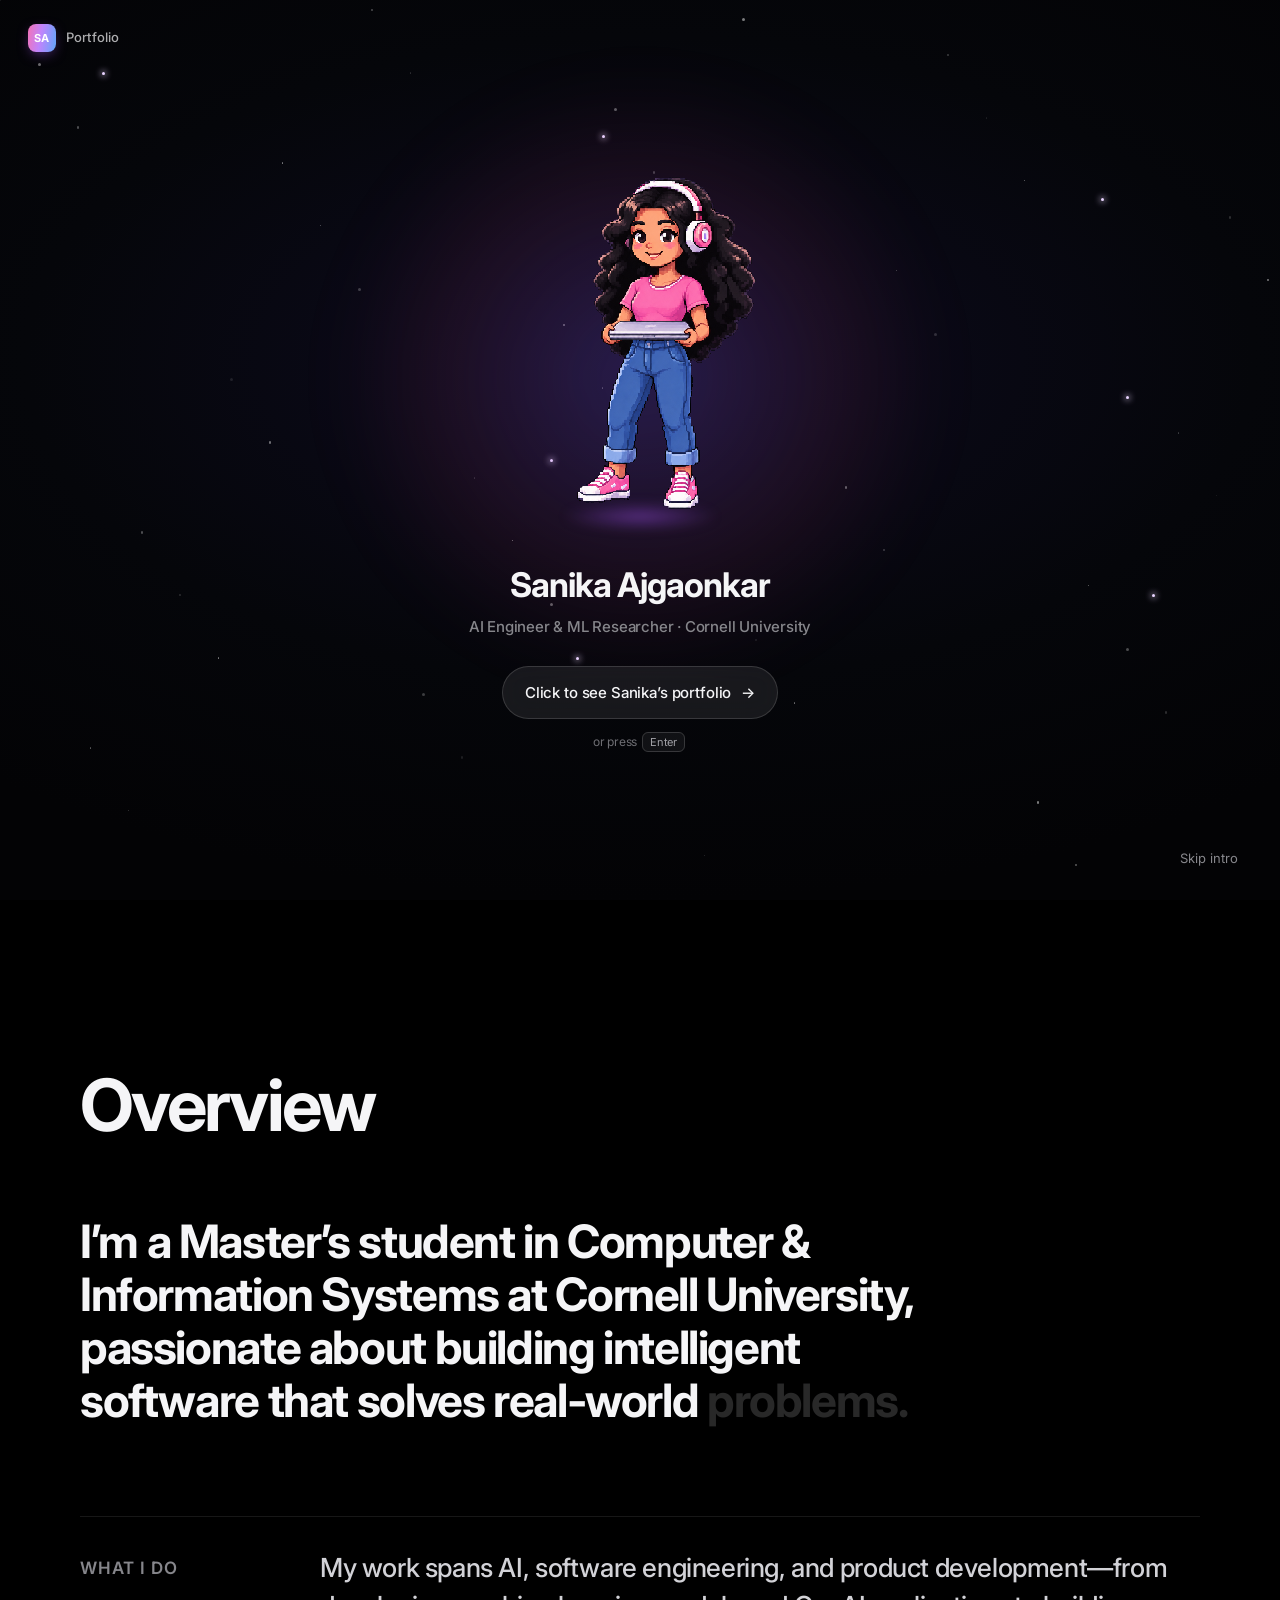
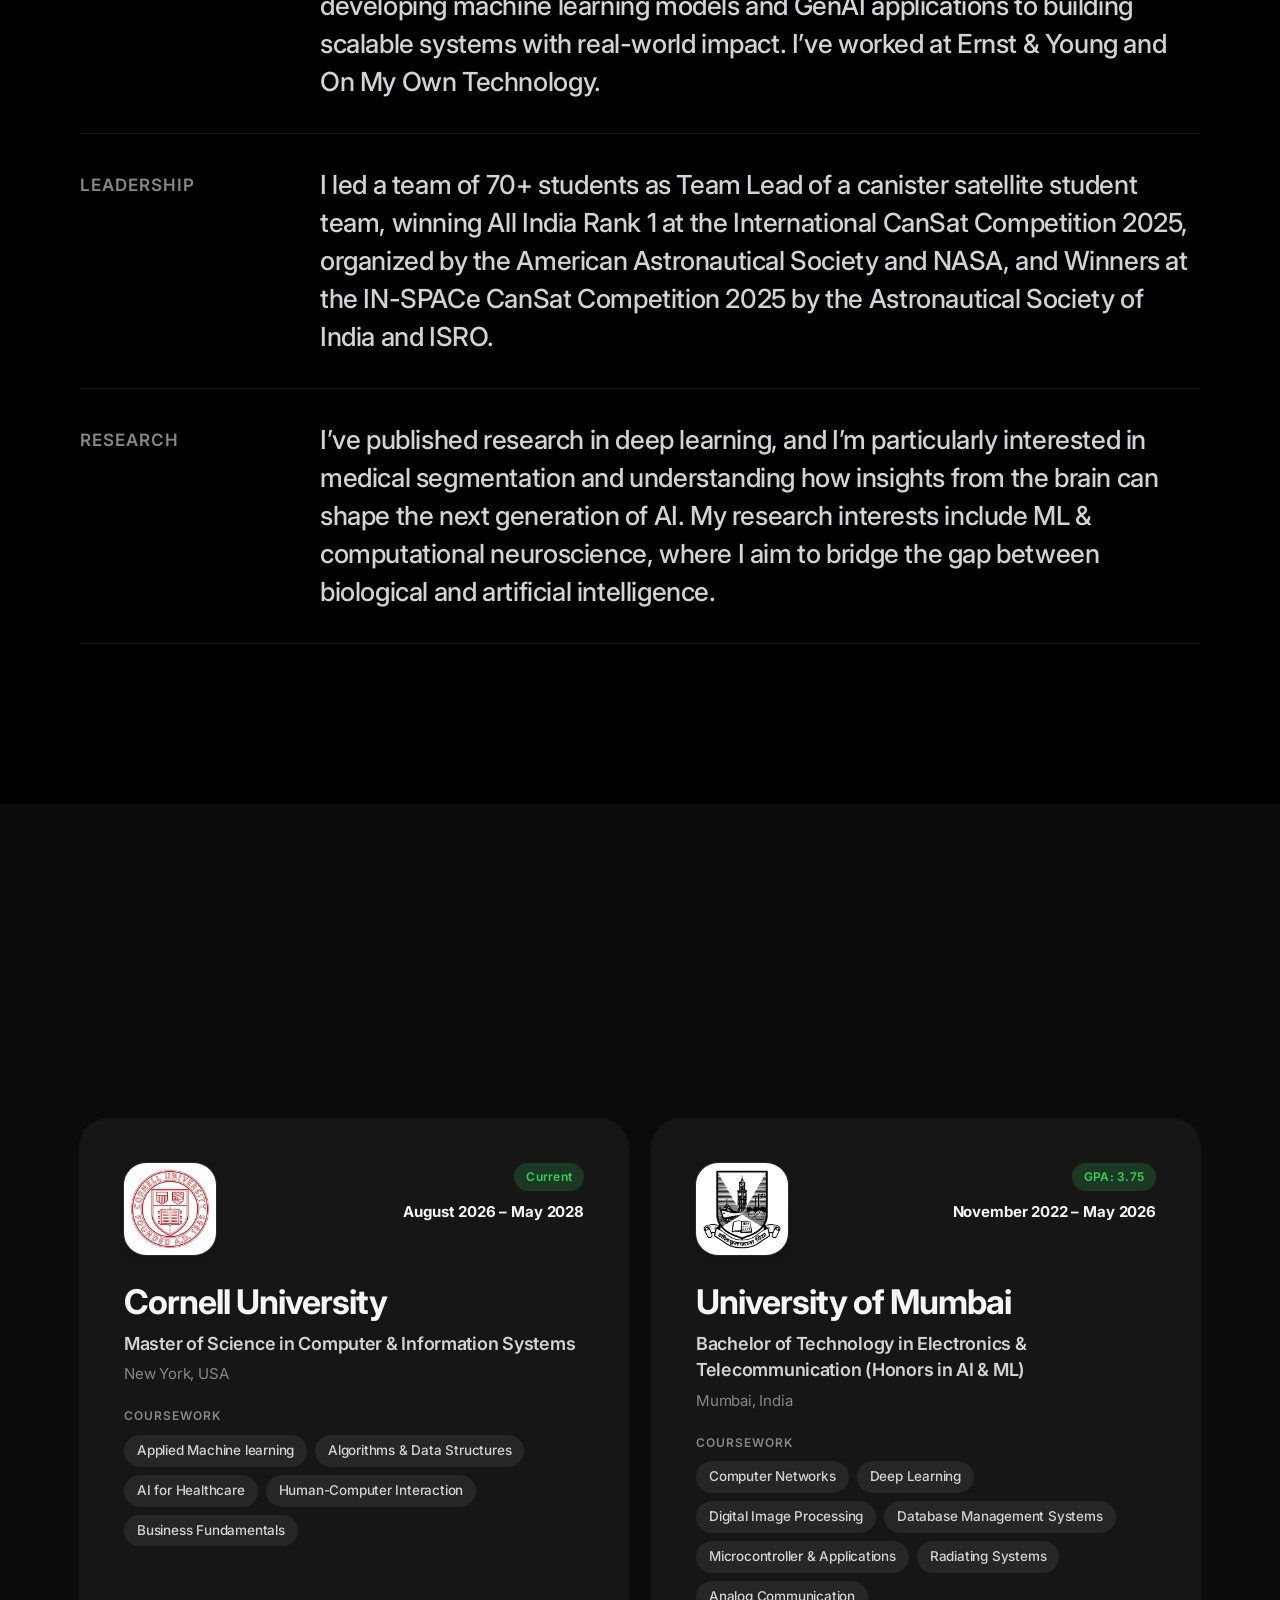
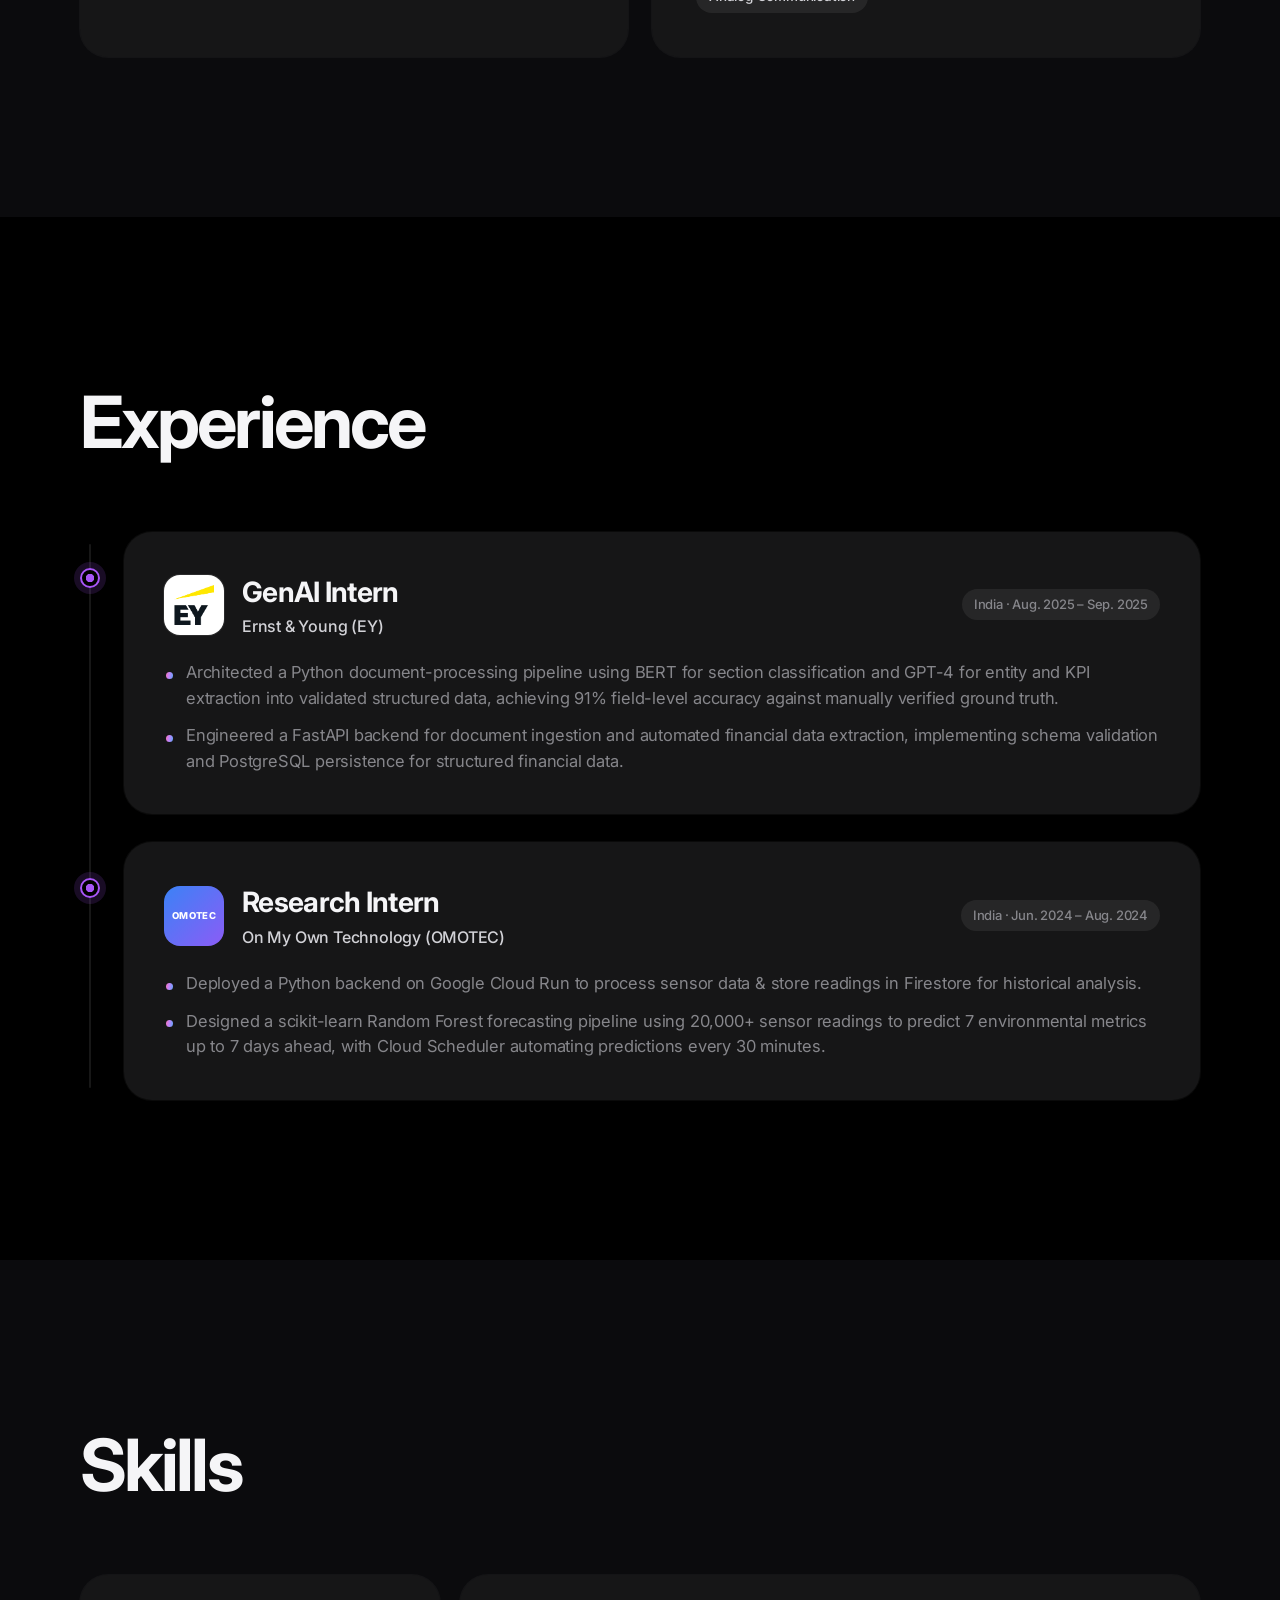
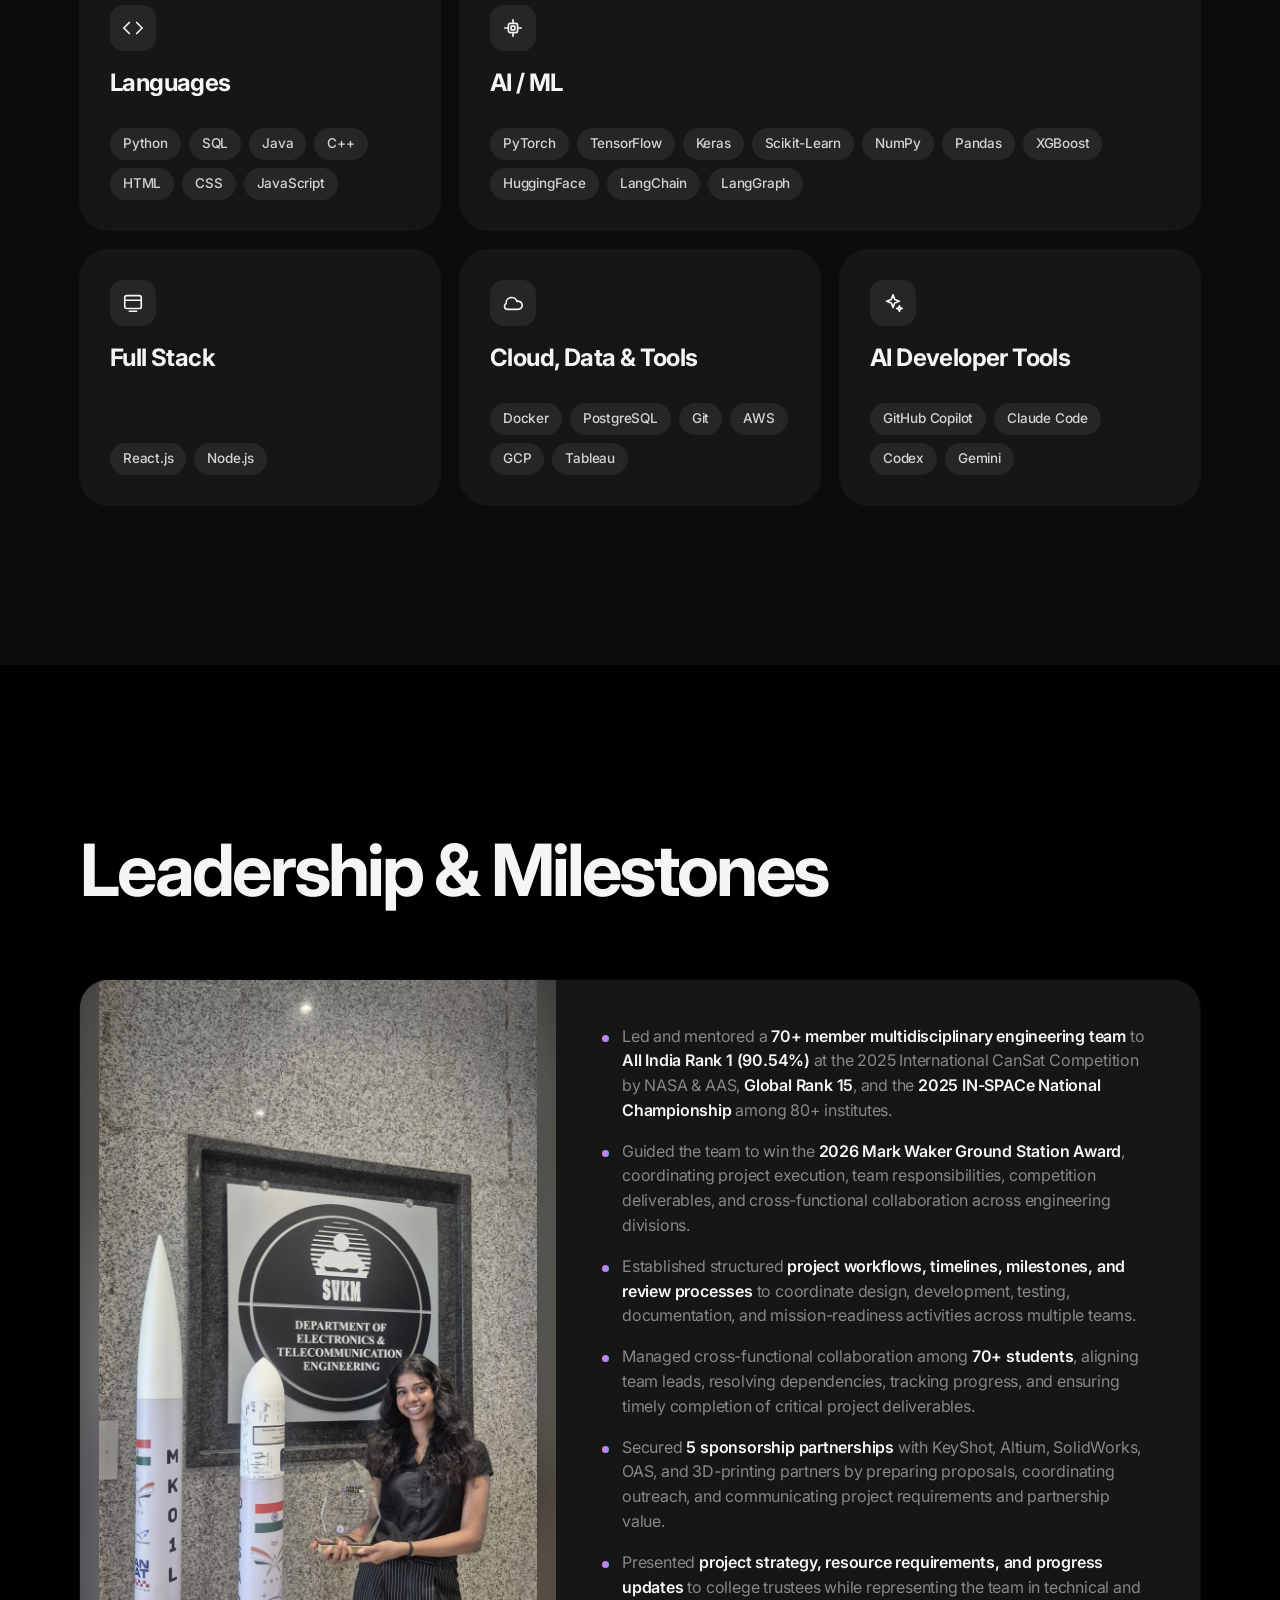
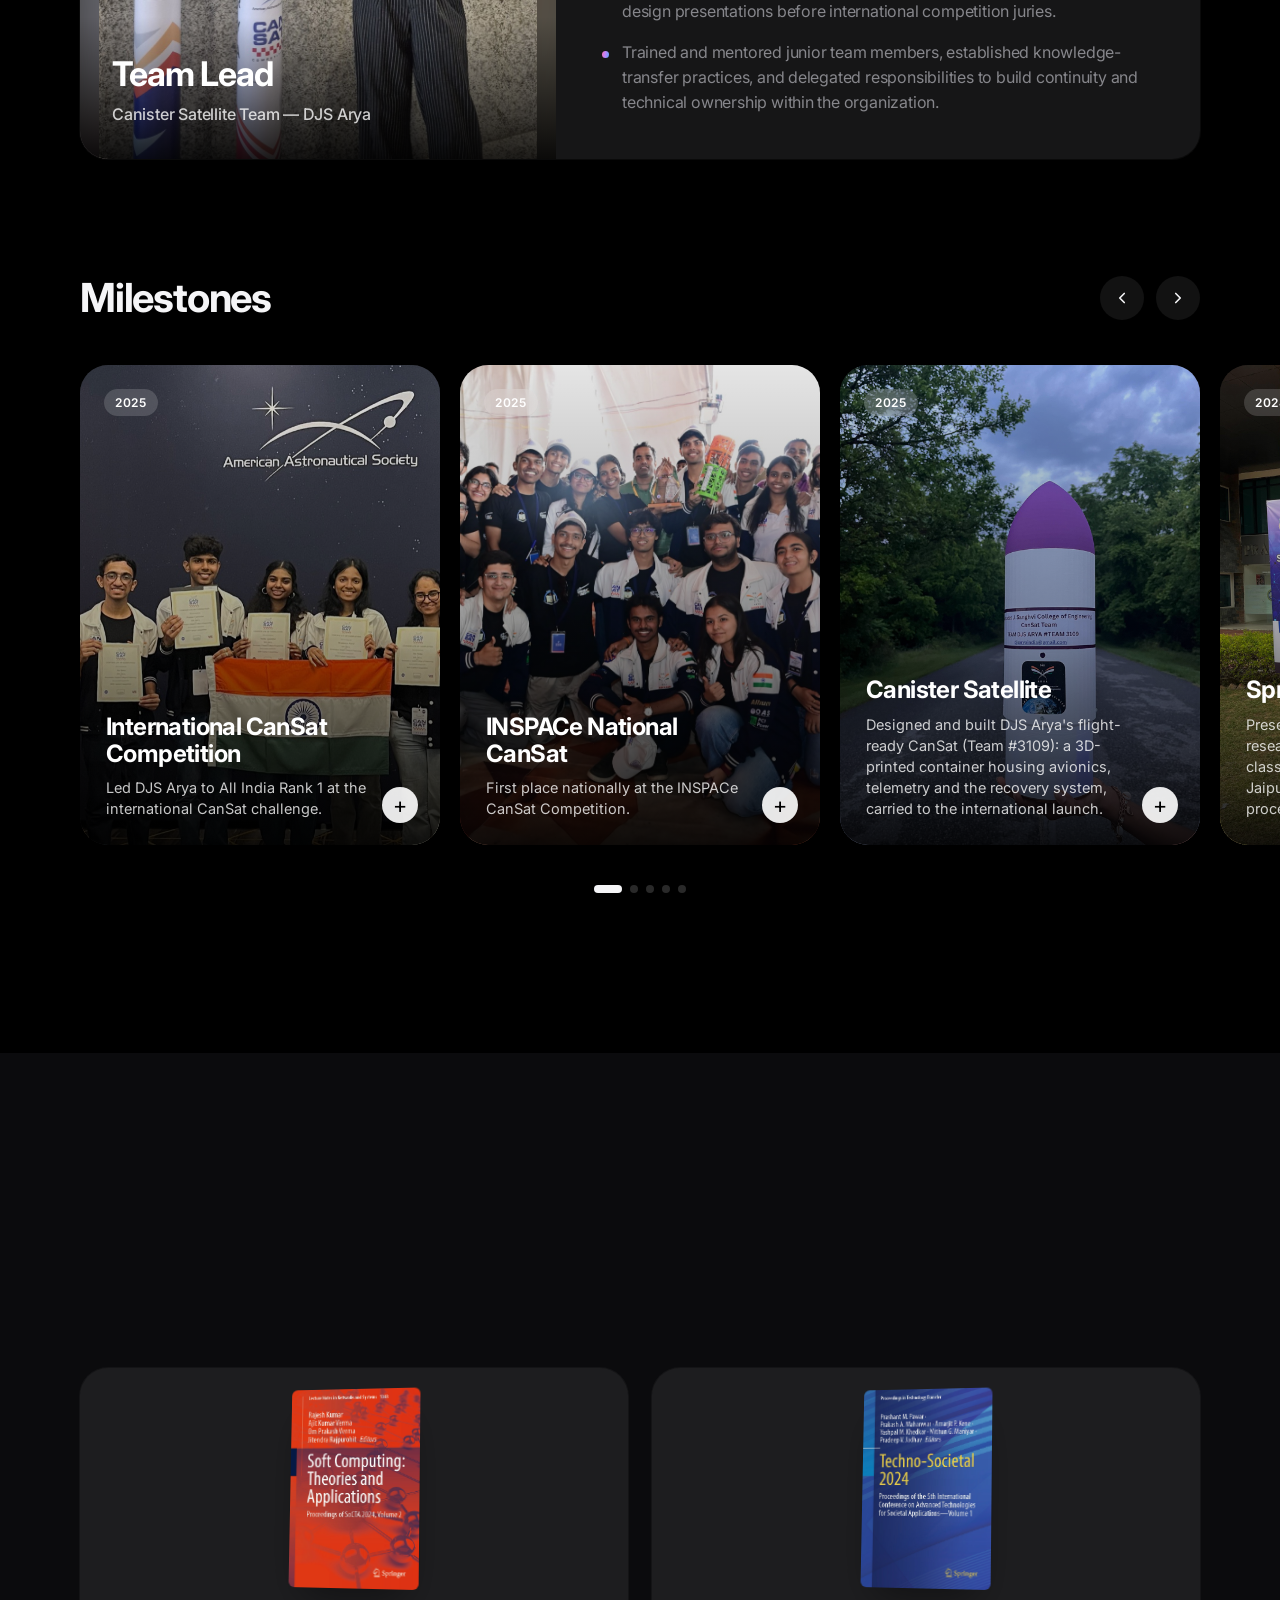
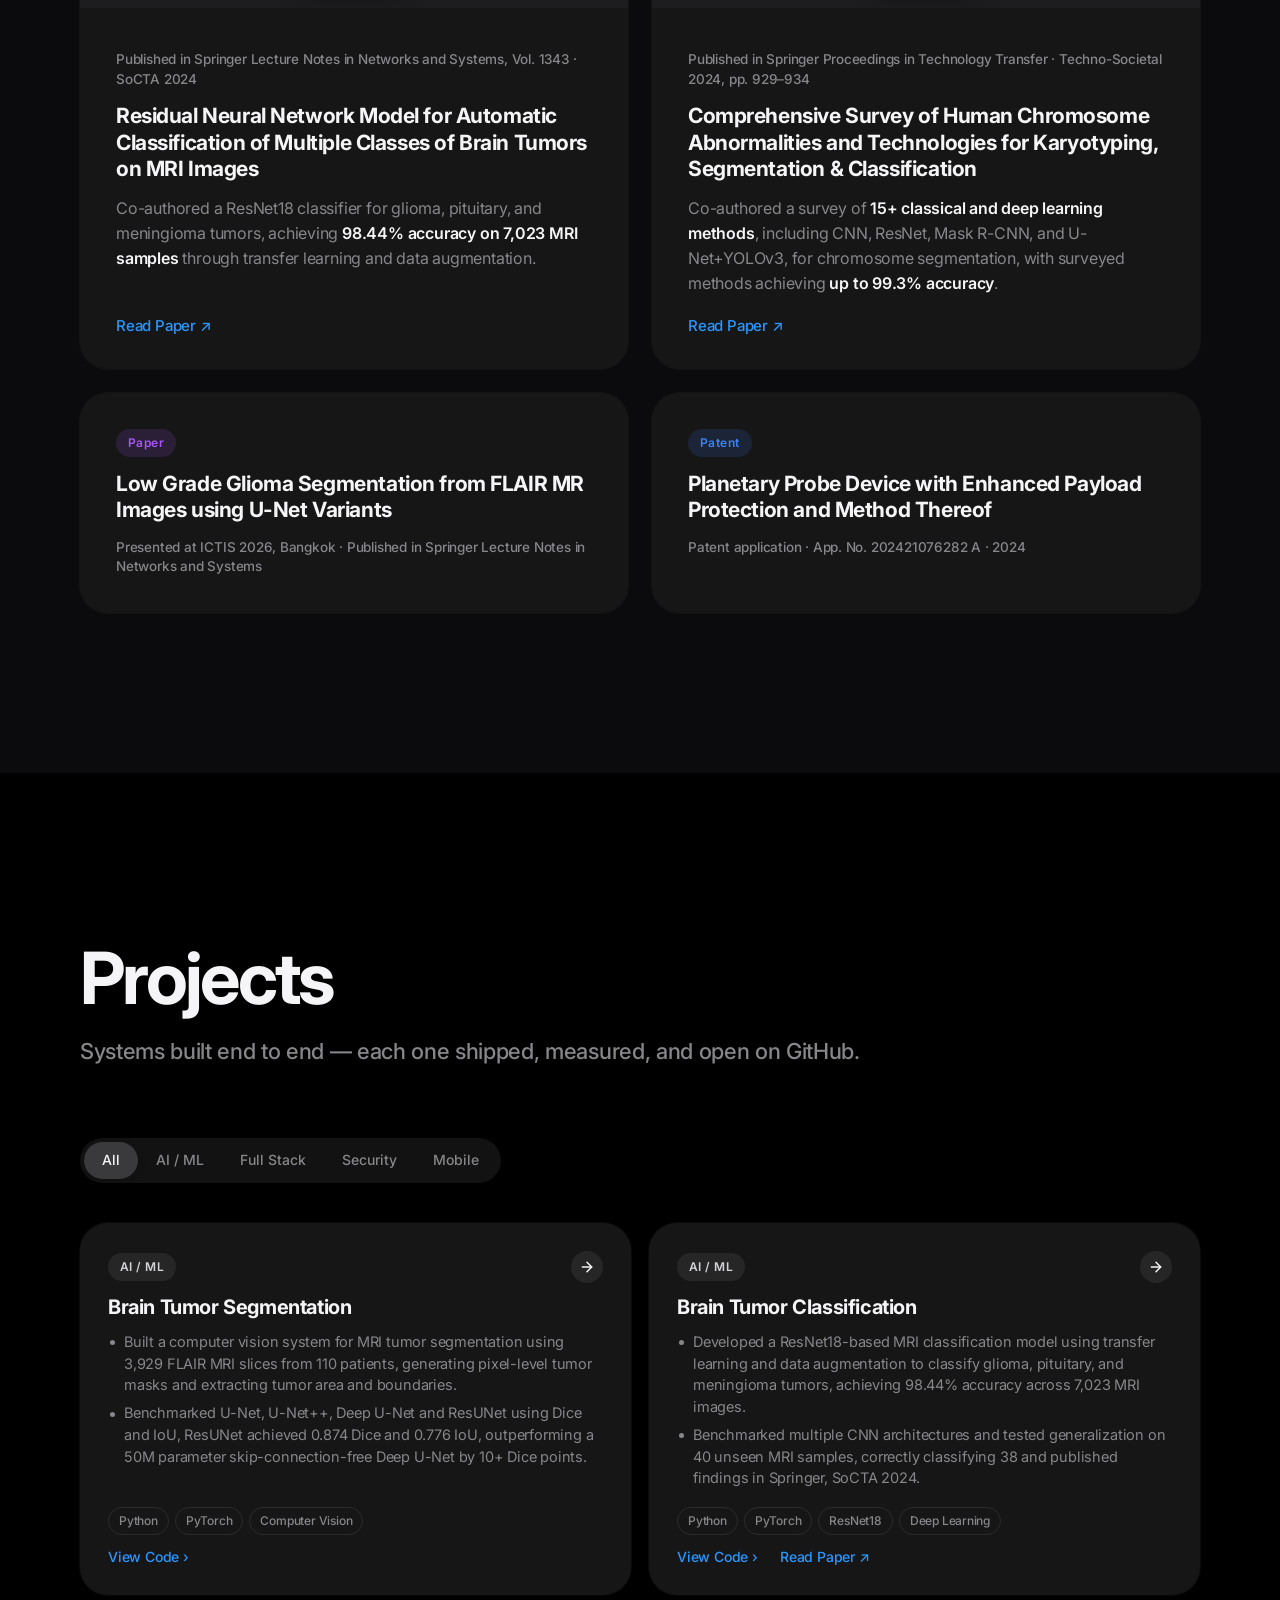
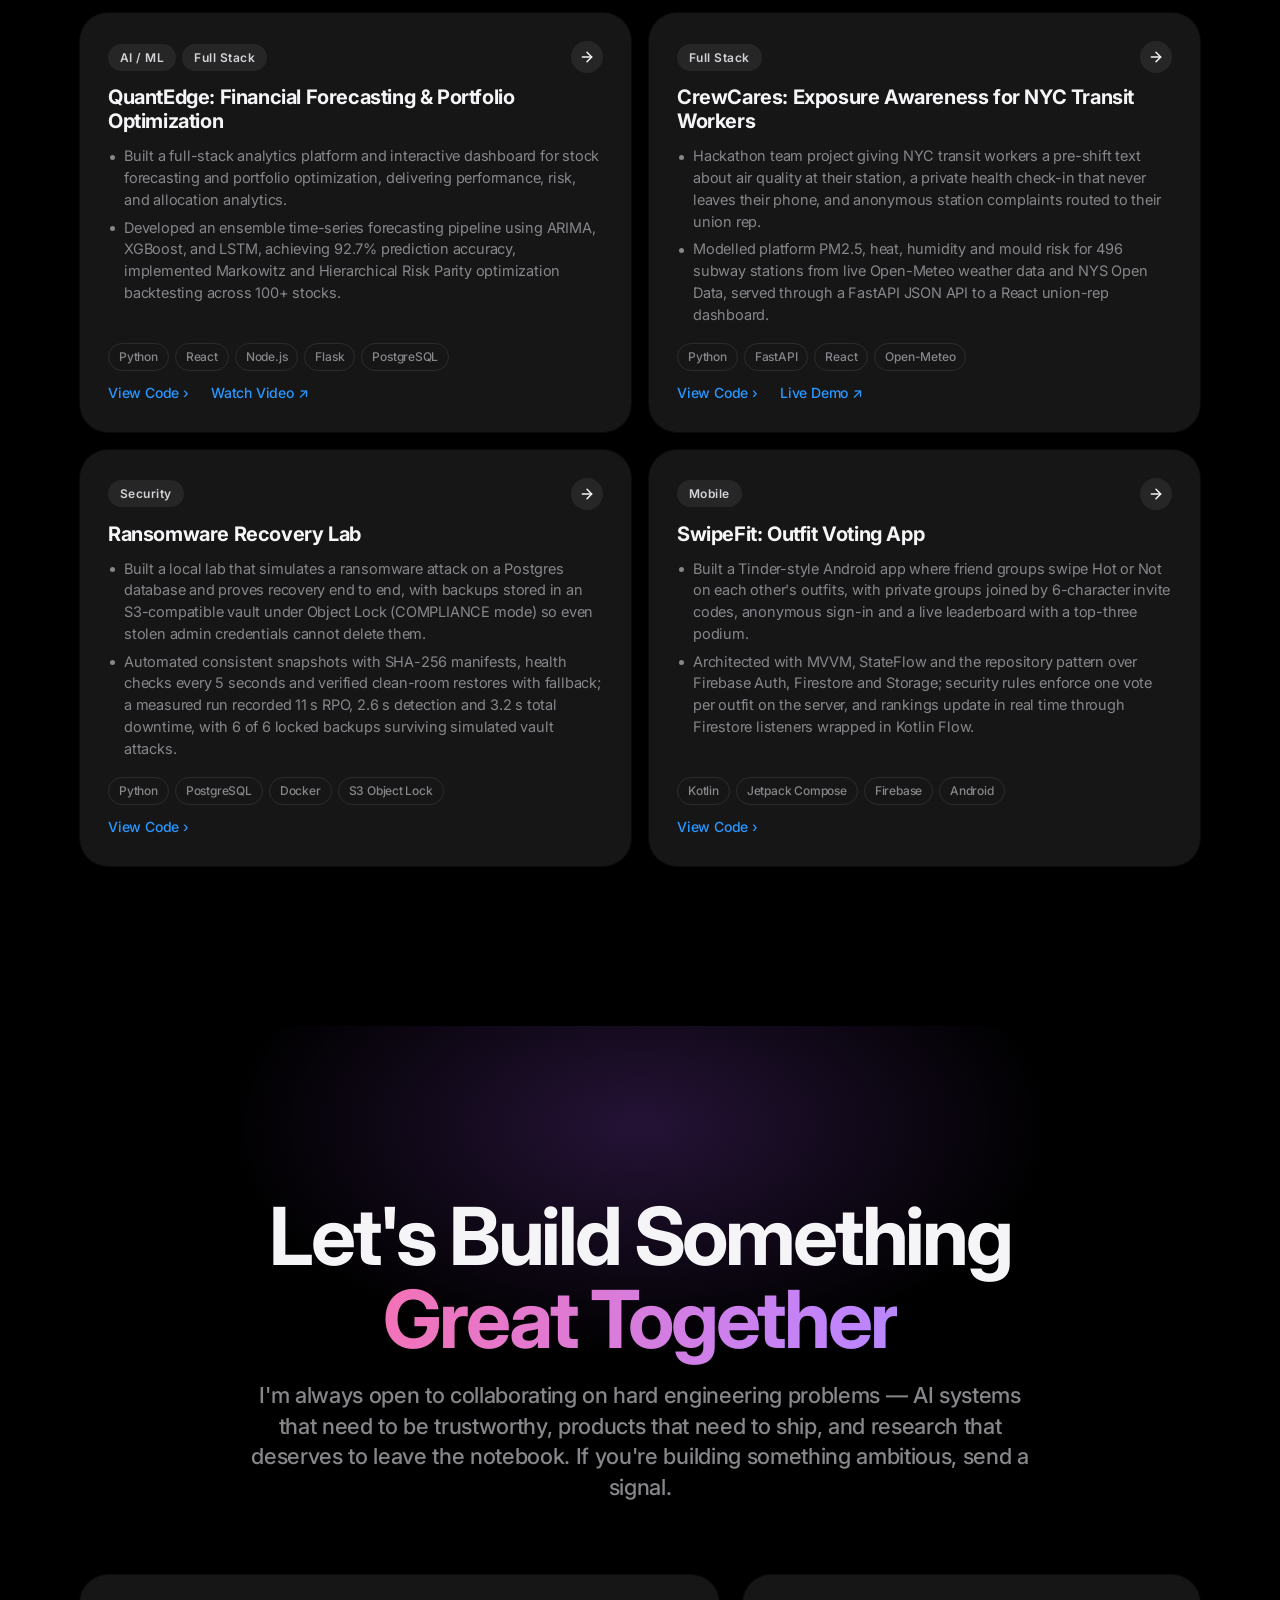
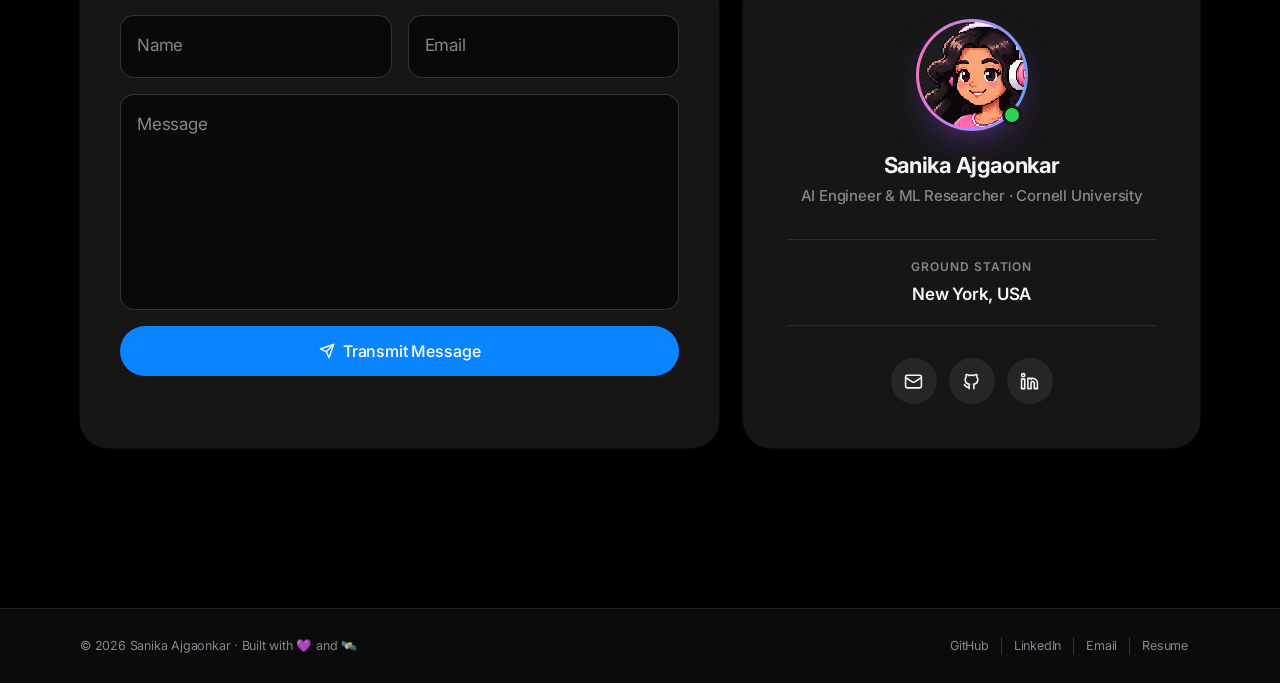
==== commit 4a2d78fe: "Update internship status text Co-Authored-By: Claude Opus 5.5 <noreply@anthropic.com>" ====
--- a/index.html
+++ b/index.html
@@ -10,7 +10,9 @@
 <meta property="og:type" content="website" />
 <meta name="twitter:card" content="summary_large_image" />
 <meta name="theme-color" content="#000000" />
-<link rel="icon" href="favicon.ico" type="image/x-icon" />
+<link rel="icon" href="assets/icon-192.png" type="image/png" sizes="192x192" />
+<link rel="icon" href="favicon.ico" sizes="any" />
+<link rel="apple-touch-icon" href="assets/apple-touch-icon.png" />
 <link rel="preconnect" href="https://fonts.googleapis.com" />
 <link rel="preconnect" href="https://fonts.gstatic.com" crossorigin />
 <link rel="stylesheet" href="https://fonts.googleapis.com/css2?family=Inter:wght@400;500;600;700;800&family=Space+Grotesk:wght@600;700&family=JetBrains+Mono:wght@400;500&display=swap" />
@@ -140,7 +142,7 @@
 
         <div class="hero-status hero-in" style="--d:4">
           <span class="hero-status-dot" aria-hidden="true"></span>
-          Looking for internships · Summer 2027
+          Open to internships · Summer 2027
         </div>
 
         <div class="hero-actions hero-in" style="--d:5">
